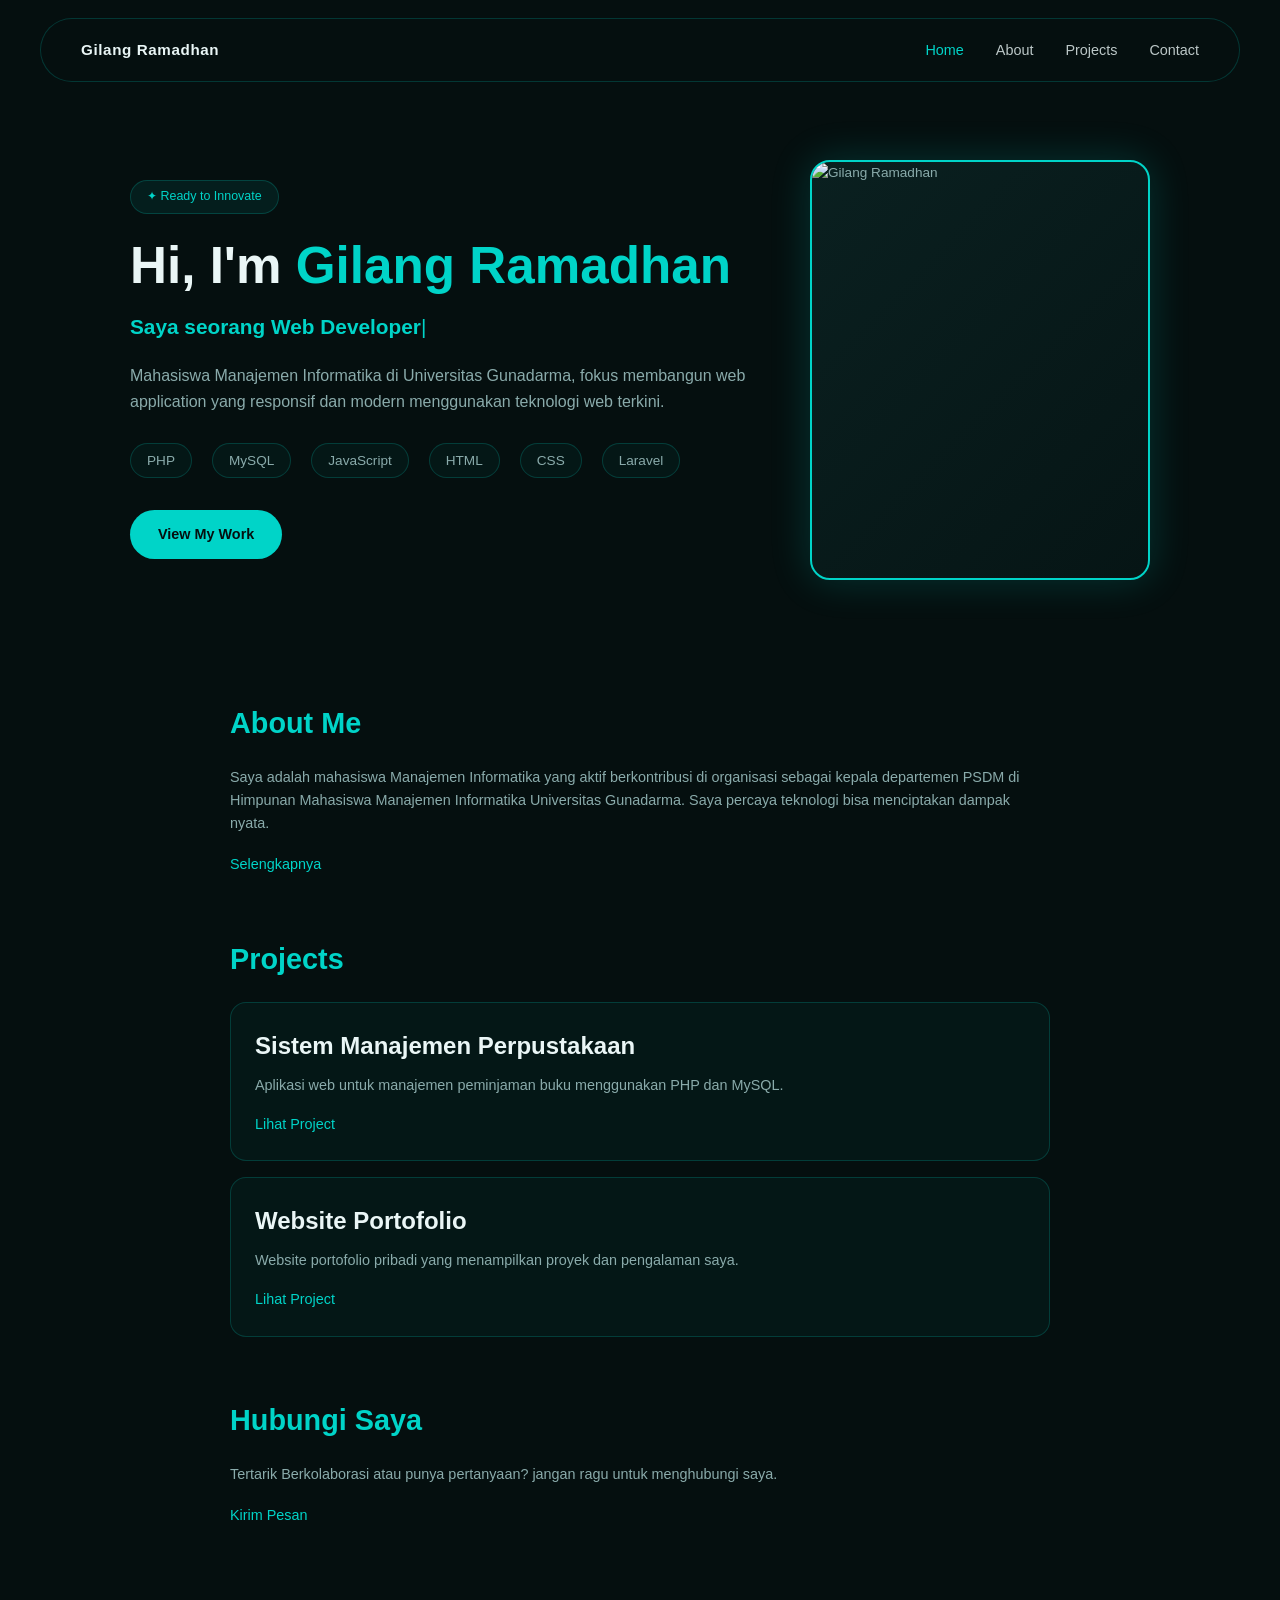
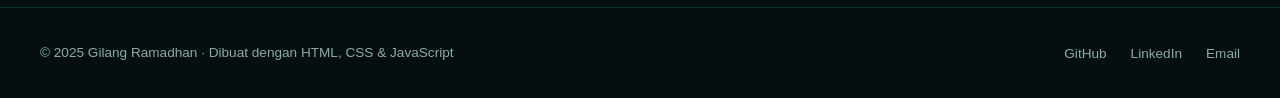
==== index.html @ e4d0b82c "Initial commit: portofolio website" ====
<!doctype html>
<html lang="id">
  <head>
    <meta charset="UTF-8" />
    <meta name="viewport" content="width=device-width, initial-scale=1.0" />
    <title>Portofolio - Gilang Ramadhan</title>
    <link rel="stylesheet" href="css/style.css" />
  </head>

  <body>
    <!-- SCROLL PROGRESS BAR -->
    <div id="scrollProgress"></div>
    <!--NAVBAR -->
    <nav>
      <p>Gilang Ramadhan</p>
      <ul>
        <li><a href="index.html">Home</a></li>
        <li><a href="about.html">About</a></li>
        <li><a href="projects.html">Projects</a></li>
        <li><a href="contact.html">Contact</a></li>
      </ul>
    </nav>

    <!-- HERO -->
    <!-- HERO -->
    <header>
      <div class="hero-inner">
        <!-- Kolom Kiri: teks + skills + tombol -->
        <div class="hero-text">
          <div class="badge">✦ Ready to Innovate</div>
          <h1>Hi, I'm <span>Gilang Ramadhan</span></h1>
          <!-- ✓ Seharusnya — dengan typing-text dan cursor -->
          <p class="tagline">
            Saya seorang <span class="typing-text"></span
            ><span class="cursor">|</span>
          </p>
          <p class="bio">
            Mahasiswa Manajemen Informatika di Universitas Gunadarma, fokus
            membangun web application yang responsif dan modern menggunakan
            teknologi web terkini.
          </p>
          <div class="skills-list">
            <span>PHP</span>
            <span>MySQL</span>
            <span>JavaScript</span>
            <span>HTML</span>
            <span>CSS</span>
            <span>Laravel</span>
          </div>
          <a href="projects.html" class="btn-primary">View My Work</a>
        </div>
        <!-- /hero-text -->

        <!-- Kolom Kanan: gambar -->
        <div class="hero-image">
          <div class="image-frame">
            <img src="assets/images/hero.jpeg" alt="Gilang Ramadhan" />
          </div>
        </div>
        <!-- /hero-image -->
      </div>
      <!-- /hero-inner -->
    </header>

    <!-- MAIN CONTENT -->
    <main>
      <section id="about-preview" class="fade-up">
        <h2>About Me</h2>
        <p>
          Saya adalah mahasiswa Manajemen Informatika yang aktif berkontribusi
          di organisasi sebagai kepala departemen PSDM di Himpunan Mahasiswa
          Manajemen Informatika Universitas Gunadarma. Saya percaya teknologi
          bisa menciptakan dampak nyata.
        </p>
        <a href="about.html">Selengkapnya</a>
      </section>

      <!-- Projects preview -->
      <section id="projects-preview" class="fade-up">
        <h2>Projects</h2>

        <article class="project-card" class="fade-up">
          <h3>Sistem Manajemen Perpustakaan</h3>
          <p>
            Aplikasi web untuk manajemen peminjaman buku menggunakan PHP dan
            MySQL.
          </p>
          <a href="#">Lihat Project</a>
        </article>

        <article class="project-card" class="fade-up">
          <h3>Website Portofolio</h3>
          <p>
            Website portofolio pribadi yang menampilkan proyek dan pengalaman
            saya.
          </p>
          <a href="#">Lihat Project</a>
        </article>
      </section>

      <!-- CONTACT SINGKAT-->
      <section id="contact-preview" class="fade-up">
        <h2>Hubungi Saya</h2>
        <p>
          Tertarik Berkolaborasi atau punya pertanyaan? jangan ragu untuk
          menghubungi saya.
        </p>
        <a href="contact.html">Kirim Pesan</a>
      </section>
    </main>
    <!-- FOOTER -->
    <footer>
      <p>© 2025 Gilang Ramadhan · Dibuat dengan HTML, CSS & JavaScript</p>
      <ul>
        <li><a href="#">GitHub</a></li>
        <li><a href="#">LinkedIn</a></li>
        <li><a href="#">Email</a></li>
      </ul>
    </footer>
    <!-- BACK TO TOP -->
    <button id="backToTop" title="Kembali ke atas">↑</button>
    <!-- JAVASCRIPT -->
    <script src="js/main.js"></script>
  </body>
</html>
---- css/style.css ----
/* VARIABLES — Warna & font yang dipakai ulang */
:root {
  --bg: #050f0f;
  --teal: #00d4c8;
  --white: #eaf6f6;
  --gray: #8aabab;
  --border: rgba(0, 212, 200, 0.2);
  --card: rgba(0, 212, 200, 0.04);
}

/* RESET — Hapus style bawaan browser */
* {
  margin: 0;
  padding: 0;
  box-sizing: border-box;
}

/* BASE STYLE — Style dasar untuk seluruh halaman */
body {
  background-color: var(--bg);
  color: var(--white);
  font-family: "Segoe UI", sans-serif;
  line-height: 1.6;
}

/* NAVBAR */
nav {
  display: flex;
  justify-content: space-between;
  align-items: center;
  padding: 18px 40px;
  border: 1px solid var(--border);
  border-radius: 50px;
  margin: 18px 40px;
  background: rgba(5, 15, 15, 0.8);
}

nav p {
  font-weight: 700;
  font-size: 0.95rem;
  letter-spacing: 0.04em;
}

nav ul {
  display: flex;
  gap: 32px;
  list-style: none;
}

nav ul a {
  color: var(--white);
  text-decoration: none;
  font-size: 0.9rem;
  opacity: 0.8;
  transition: color 0.2s;
}

nav ul a:hover {
  color: var(--teal);
  opacity: 1;
}

/* HEADER / HERO */
header {
  max-width: 1100px;
  margin: 0 auto;
  padding: 60px 40px;
}

/* Wrapper flex: teks kiri + gambar kanan */
.hero-inner {
  display: flex;
  gap: 60px;
  align-items: center;
}

.hero-text {
  flex: 1;
}

/* Kolom kanan ukurannya tetap */
.hero-image {
  flex-shrink: 0;
  width: 340px;
}

/* Frame gambar dengan border teal */
.image-frame {
  width: 100%;
  height: 420px;
  border-radius: 20px;
  border: 2px solid var(--teal);
  overflow: hidden;
  box-shadow: 0 0 40px rgba(0, 212, 200, 0.2);

  /* Placeholder warna jika belum ada foto */
  background: linear-gradient(135deg, #0a2020, #061515);
  display: flex;
  align-items: center;
  justify-content: center;
  color: var(--gray);
  font-size: 0.85rem;
}

.image-frame img {
  width: 100%;
  height: 100%;
  object-fit: cover;
  display: block;
}

.badge {
  display: inline-block;
  padding: 6px 16px;
  border: 1px solid var(--border);
  border-radius: 50px;
  font-size: 0.78rem;
  color: var(--teal);
  margin-bottom: 24px;
  background: rgba(0, 212, 200, 0.08);
}

header h1 {
  font-size: 3.2rem;
  font-weight: 800;
  line-height: 1.1;
  margin-bottom: 16px;
}

header h1 span {
  color: var(--teal);
}

.tagline {
  font-size: 1.3rem;
  color: var(--teal);
  font-weight: 600;
  margin-bottom: 20px;
}

.bio {
  color: var(--gray);
  font-size: 1rem;
  margin-bottom: 28px;
}

/* SKILLS BADGES */
.skills-list {
  display: flex;
  flex-wrap: wrap;
  gap: 20px;
  margin-bottom: 32px;
}

.skills-list span {
  padding: 6px 16px;
  border: 1px solid var(--border);
  border-radius: 50px;
  font-size: 0.85rem;
  color: var(--gray);
  background: var(--card);
}

/* BUTTON */
.btn-primary {
  display: inline-block;
  padding: 13px 28px;
  background: var(--teal);
  color: #050f0f;
  font-weight: 700;
  font-size: 0.9rem;
  border-radius: 50px;
  text-decoration: none;
  transition:
    transform 0.2s,
    box-shadow 0.2s;
}

.btn-primary:hover {
  transform: translateY(-2px);
  box-shadow: 0 8px 24px rgba(0, 212, 200, 0.35);
}

/* SECTION ( ABOUT, PROJECTS, CONTACT ) */
section {
  max-width: 900px;
  margin: 60px auto;
  padding: 0 40px;
}

section h2 {
  font-size: 1.8rem;
  font-weight: 700;
  color: var(--teal);
  margin-bottom: 20px;
}

section p {
  color: var(--gray);
  margin-bottom: 16px;
  font-size: 0.9rem;
}

section a {
  text-decoration: none;
  color: var(--teal);
  font-size: 0.9rem;
}

/* PROJECTS CARDS */
.project-card {
  border: 1px solid var(--border);
  border-radius: 16px;
  padding: 24px;
  margin-bottom: 16px;
  background: var(--card);
  transition:
    border-color 0.25s,
    transform 0.25s;
}

.project-card:hover {
  border-color: var(--teal);
  transform: translateY(-3px);
}

.project-card h3 {
  font-size: 1.5rem;
  font-weight: 700;
  margin-bottom: 8px;
  color: var(--white);
}

.project-card p {
  margin-bottom: 14px;
  font-size: 0.9rem;
}

/* FOOTER */
footer {
  border-top: 1px solid var(--border);
  margin-top: 80px;
  padding: 32px 40px;
  display: flex;
  justify-content: space-between;
  align-items: center;
}

footer p {
  font-size: 0.85rem;
  color: var(--gray);
}

footer ul {
  display: flex;
  gap: 24px;
  list-style: none;
}

footer ul a {
  color: var(--gray);
  text-decoration: none;
  font-size: 0.85rem;
  transition: color 0.2s;
}

footer ul a:hover {
  color: var(--teal);
}

/* RESPONSIVE TABLET */
@media (max-width: 1024px) {
  nav {
    margin: 14px 24px;
    padding: 14px 28px;
  }

  header {
    padding: 40px 24px;
  }

  .hero-inner {
    gap: 40px;
  }

  .hero-image {
    width: 280px;
  }

  .image-frame {
    height: 340px;
  }

  section {
    padding: 0 24px;
  }

  footer {
    padding: 28px 24px;
  }
}

/* RESPONSIVE MOBILE */
@media (max-width: 768px) {
  /* Navbar: brand atas, menu bawah */
  nav {
    flex-direction: column;
    gap: 16px;
    border-radius: 20px;
    margin: 12px 16px;
    padding: 18px 24px;
    text-align: center;
  }

  nav ul {
    gap: 20px;
    flex-wrap: wrap;
    justify-content: center;
  }

  header {
    padding: 40px 20px;
  }

  .hero-inner {
    flex-direction: column;
    gap: 40px;
  }

  .hero-text {
    width: 100%;
    text-align: center;
  }

  /* Skills di tengah saat mobile */
  .skills-list {
    justify-content: center;
  }

  header h1 {
    font-size: 2.2rem;
  }

  .tagline {
    font-size: 1.1rem;
  }

  /* Gambar full width saat mobile */
  .hero-image {
    width: 100%;
    max-width: 360px;
    margin: 0 auto;
  }

  .image-frame {
    height: 300px;
  }

  section {
    margin: 40px auto;
    padding: 0 20px;
  }

  .project-card {
    padding: 20px;
  }

  footer {
    flex-direction: column;
    gap: 16px;
    text-align: center;
    padding: 24px 20px;
  }

  footer ul {
    justify-content: center;
  }
}

/* RESPONSIVE - HP Kecil */
@media (max-width: 480px) {
  header h1 {
    font-size: 1.9rem;
  }

  .tagline {
    font-size: 1rem;
  }

  nav ul {
    gap: 14px;
  }

  nav ul a {
    font-size: 0.82rem;
  }

  .btn-primary {
    width: 100%;
    text-align: center;
    padding: 14px;
  }
}

/* =============================================
   ANIMASI FADE-UP
   ============================================= */

/* State awal: tersembunyi di bawah */
.fade-up {
  opacity: 0;
  transform: translateY(30px);
  transition:
    opacity 0.7s ease,
    transform 0.7s ease;
}

/* State setelah JS tambahkan class .visible */
.fade-up.visible {
  opacity: 1;
  transform: translateY(0);
}

/* =============================================
   TYPING EFFECT
   ============================================= */
.typing-text {
  color: var(--teal);
  font-weight: 600;
}

/* Kursor berkedip */
.cursor {
  color: var(--teal);
  font-weight: 300;
  animation: blink 0.8s infinite;
}

@keyframes blink {
  0%,
  100% {
    opacity: 1;
  }
  50% {
    opacity: 0;
  }
}

/* =============================================
   NAVBAR ACTIVE STATE
   ============================================= */
nav ul a.active {
  color: var(--teal);
  opacity: 1;
}

/* =============================================
   PAGE HEADER — Dipakai di semua halaman dalam
   ============================================= */
.page-header {
  max-width: 1100px;
  margin: 60px auto 0;
  padding: 0 40px;
}

.page-header h1 {
  font-size: 3rem;
  font-weight: 800;
  margin-top: 16px;
}

.page-header h1 span {
  color: var(--teal);
}

/* =============================================
   ABOUT — Bio 2 kolom
   ============================================= */
.about-bio {
  display: flex;
  gap: 60px;
  align-items: flex-start;
  max-width: 1100px;
  margin: 60px auto;
  padding: 0 40px;
}

.about-photo .image-frame {
  height: 340px;
  width: 280px;
}

.about-text {
  flex: 1;
}

.about-text h2 {
  font-size: 1.8rem;
  font-weight: 700;
  margin-bottom: 4px;
}

.about-role {
  font-size: 0.95rem;
  margin-bottom: 14px;
  line-height: 1.8;
}

/* info grid */
.info-grid {
  display: grid;
  grid-template-columns: 1fr 1fr;
  gap: 12px;
  margin: 24px 0 28px;
}

.info-item {
  display: flex;
  align-items: flex-start;
  gap: 10px;
  padding: 12px 14px;
  border: 1px solid var(--border);
  border-radius: 12px;
  background: var(--card);
}

.info-icon {
  font-size: 1.1rem;
  margin-top: 1px;
}

.info-key {
  font-size: 0.68rem;
  color: var(--gray);
  letter-spacing: 0.08em;
  text-transform: uppercase;
}

.info-val {
  font-size: 0.88rem;
  font-weight: 600;
  color: var(--white);
  margin-top: 2px;
}

/* =============================================
   STATS STRIP
   ============================================= */
.stats-section {
  display: grid;
  grid-template-columns: repeat(4, 1fr);
  gap: 16px;
  max-width: 1100px;
  margin: 0 auto 60px;
  padding: 0 40px;
}

.stat-card {
  border: 1px solid var(--border);
  border-radius: 16px;
  padding: 28px 20px;
  background: var(--card);
  text-align: center;
  transition:
    border-color 0.25s,
    transform 0.25s;
}

.stat-card:hover {
  border-color: var(--teal);
  transform: translateY(-3px);
}

.stat-number {
  font-size: 2.4rem;
  font-weight: 800;
  color: var(--teal);
  line-height: 1;
}

.stat-label {
  font-size: 0.78rem;
  color: var(--gray);
  margin-top: 6px;
  letter-spacing: 0.03em;
}

/* =============================================
   SKILL BARS
   ============================================= */

.skills-section {
  max-width: 1100px;
  margin: 0 auto 60px;
  padding: 0 40px;
}

.section-title {
  font-size: 1.8rem;
  font-weight: 700;
  margin-bottom: 32px;
}

.section-title span {
  color: var(--teal);
}

.skill-bars {
  display: grid;
  grid-template-columns: 1fr 1fr;
  gap: 20px;
}

.skill-row {
  display: flex;
  flex-direction: column;
  gap: 8px;
}

.skill-info {
  display: flex;
  justify-content: space-between;
}

.skill-name {
  font-size: 0.88rem;
  color: var(--white);
}

.skill-pct {
  font-size: 0.88rem;
  color: var(--teal);
}

.bar-track {
  height: 6px;
  background: rgba(0, 212, 200, 0.1);
  border-radius: 50px;
  overflow: hidden;
}

.bar-fill {
  height: 100%;
  background: linear-gradient(90deg, #00a89e, var(--teal));
  border-radius: 50px;
  width: 0;
  transition: width 1.2s ease;
}

/* =============================================
   SOFT SKILLS
   ============================================= */
.soft-skills {
  max-width: 1100px;
  margin: 0 auto 60px;
  padding: 0 40px;
}

/* =============================================
   EXPERIENCE CARDS
   ============================================= */
.experience-section {
  max-width: 1100px;
  margin: 0 auto 80px;
  padding: 0 40px;
}

.exp-card {
  display: flex;
  align-items: flex-start;
  gap: 20px;
  padding: 28px;
  border: 1px solid var(--border);
  border-radius: 16px;
  background: var(--card);
  margin-bottom: 16px;
  border-left: 3px solid var(--teal);
  transition:
    border-color 0.25s,
    transform 0.25s;
}

.exp-card:hover {
  transform: translateY(-2px);
}

.exp-icon {
  font-size: 1.6rem;
  flex-shrink: 0;
  margin-top: 2px;
}

.exp-body {
  flex: 1;
}

.exp-body h3 {
  font-size: 1rem;
  font-weight: 700;
  margin-bottom: 4px;
}

.exp-org {
  font-size: 0.75rem;
  color: var(--teal);
  letter-spacing: 0.04em;
  margin-bottom: 10px !important;
}

.exp-body p {
  font-size: 0.88rem;
  color: var(--gray);
  line-height: 1.7;
}

.exp-badge {
  flex-shrink: 0;
  font-size: 0.72rem;
  color: var(--gray);
  border: 1px solid var(--border);
  border-radius: 50px;
  padding: 4px 12px;
  white-space: nowrap;
  align-self: flex-start;
}

/* =============================================
   RESPONSIVE — About Page
   ============================================= */

@media (max-width: 768px) {
  .page-header {
    padding: 0 20px;
    margin-top: 40px;
  }

  .page-header h1 {
    font-size: 2.2rem;
  }

  .about-bio {
    flex-direction: column;
    padding: 0 20px;
    gap: 32px;
  }

  .about-photo {
    width: 100%;
    max-width: 260px;
    margin: 0 auto;
  }

  .info-grid {
    grid-template-columns: 1fr;
  }

  .stats-section {
    grid-template-columns: 1fr 1fr;
    padding: 0 20px;
  }

  .skill-bars {
    grid-template-columns: 1fr;
  }

  .skills-section,
  .soft-skills,
  .experience-section {
    padding: 0 20px;
  }

  .exp-badge {
    display: none;
  }
}

/* =============================================
   PAGE SUBTITLE
   ============================================= */
.page-subtitle {
  color: var(--gray);
  font-size: 1rem;
  margin-top: 12px;
  max-width: 500px;
}

/* =============================================
   FILTER BUTTONS
   ============================================= */
.filter-wrap {
  display: flex;
  gap: 10px;
  flex-wrap: wrap;
  max-width: 1100px;
  margin: 32px auto 0;
  padding: 0 40px;
}

.filter-btn {
  padding: 8px 20px;
  border: 1px solid var(--border);
  border-radius: 50px;
  background: transparent;
  color: var(--gray);
  font-size: 0.85rem;
  cursor: pointer;
  transition: all 0.2s;
  font-family: "Segoe UI", sans-serif;
}

.filter-btn:hover {
  border-color: var(--teal);
  color: var(--teal);
}

.filter-btn.active {
  background: var(--teal);
  border-color: var(--teal);
  color: #050f0f;
  font-weight: 700;
}

/* =============================================
   PROJECTS GRID
   ============================================= */
.projects-grid {
  display: grid;
  grid-template-columns: repeat(2, 1fr);
  gap: 24px;
  max-width: 1100px;
  margin: 32px auto 80px;
  padding: 0 40px;
}

/* Project card full */
.project-card-full {
  border: 1px solid var(--border);
  border-radius: 20px;
  overflow: hidden;
  background: var(--card);
  transition:
    border-color 0.25s,
    transform 0.25s;
}

.project-card-full:hover {
  border-color: var(--teal);
  transform: translateY(-4px);
}

/* Gambar project */
.project-img {
  width: 100%;
  height: 200px;
  background: linear-gradient(135deg, #0a2020, #061515);
  position: relative;
  overflow: hidden;
  display: flex;
  align-items: center;
  justify-content: center;
}

.project-img img {
  width: 100%;
  height: 100%;
  object-fit: cover;
  display: block;
  position: absolute;
  top: 0;
  left: 0;
}

/* Placeholder emoji jika belum ada gambar */
.project-img-placeholder {
  font-size: 3rem;
  opacity: 0.4;
  z-index: 0;
}

/* Konten card */
.project-content {
  padding: 24px;
}

/* Tags teknologi */
.project-tags {
  display: flex;
  flex-wrap: wrap;
  gap: 8px;
  margin-bottom: 14px;
}

.tag {
  font-size: 0.75rem;
  padding: 3px 10px;
  border-radius: 50px;
  border: 1px solid var(--border);
  color: var(--teal);
  background: rgba(0, 212, 200, 0.06);
}

.project-content h3 {
  font-size: 1.1rem;
  font-weight: 700;
  color: var(--white);
  margin-bottom: 10px;
}

.project-content p {
  font-size: 0.88rem;
  color: var(--gray);
  line-height: 1.7;
  margin-bottom: 20px;
}

/* Tombol project */
.project-links {
  display: flex;
  gap: 10px;
}

.btn-outline {
  display: inline-flex;
  align-items: center;
  gap: 6px;
  padding: 8px 16px;
  border: 1px solid var(--border);
  border-radius: 50px;
  color: var(--white);
  text-decoration: none;
  font-size: 0.82rem;
  transition:
    border-color 0.2s,
    color 0.2s;
}

.btn-outline:hover {
  border-color: var(--teal);
  color: var(--teal);
}

.btn-primary-sm {
  display: inline-flex;
  align-items: center;
  gap: 6px;
  padding: 8px 16px;
  background: var(--teal);
  border-radius: 50px;
  color: #050f0f;
  text-decoration: none;
  font-size: 0.82rem;
  font-weight: 700;
  transition:
    transform 0.2s,
    box-shadow 0.2s;
}

.btn-primary-sm:hover {
  transform: translateY(-2px);
  box-shadow: 0 6px 16px rgba(0, 212, 200, 0.3);
}

/* Card tersembunyi saat filter aktif */
.project-card-full.hidden {
  display: none;
}

/* =============================================
   RESPONSIVE — Projects
   ============================================= */
@media (max-width: 768px) {
  .projects-grid {
    grid-template-columns: 1fr;
    padding: 0 20px;
  }

  .filter-wrap {
    padding: 0 20px;
  }
}

/* =============================================
   CONTACT PAGE
   ============================================= */
.contact-wrap {
  display: grid;
  grid-template-columns: 1fr 1.4fr;
  gap: 60px;
  max-width: 1100px;
  margin: 60px auto 80px;
  padding: 0 40px;
  align-items: start;
}

/* Kolom kiri */
.contact-info h2 {
  font-size: 1.5rem;
  font-weight: 700;
  margin-bottom: 12px;
}

.contact-info > p {
  color: var(--gray);
  font-size: 0.95rem;
  line-height: 1.8;
  margin-bottom: 32px;
}

/* Info cards */
.contact-cards {
  display: flex;
  flex-direction: column;
  gap: 14px;
  margin-bottom: 32px;
}

.contact-card {
  display: flex;
  align-items: center;
  gap: 16px;
  padding: 16px 20px;
  border: 1px solid var(--border);
  border-radius: 14px;
  background: var(--card);
  transition: border-color 0.2s;
}

.contact-card:hover {
  border-color: var(--teal);
}

.contact-icon {
  font-size: 1.4rem;
  flex-shrink: 0;
}

.contact-label {
  font-size: 0.7rem;
  color: var(--gray);
  text-transform: uppercase;
  letter-spacing: 0.08em;
  margin-bottom: 2px;
}

.contact-value {
  font-size: 0.9rem;
  font-weight: 600;
  color: var(--white);
  text-decoration: none;
}

.contact-value:hover {
  color: var(--teal);
}

/* Social links */
.social-links {
  display: flex;
  gap: 10px;
  flex-wrap: wrap;
}

.social-btn {
  display: inline-flex;
  align-items: center;
  gap: 8px;
  padding: 9px 18px;
  border: 1px solid var(--border);
  border-radius: 50px;
  color: var(--gray);
  text-decoration: none;
  font-size: 0.85rem;
  transition: all 0.2s;
  background: var(--card);
}

.social-btn:hover {
  border-color: var(--teal);
  color: var(--teal);
}

/* =============================================
   CONTACT FORM
   ============================================= */
.contact-form-wrap {
  background: var(--card);
  border: 1px solid var(--border);
  border-radius: 20px;
  padding: 36px;
}

.form-group {
  display: flex;
  flex-direction: column;
  gap: 8px;
  margin-bottom: 20px;
}

.form-group label {
  font-size: 0.85rem;
  font-weight: 600;
  color: var(--white);
}

.form-group input,
.form-group textarea {
  background: rgba(0, 212, 200, 0.04);
  border: 1px solid var(--border);
  border-radius: 10px;
  padding: 12px 16px;
  color: var(--white);
  font-size: 0.9rem;
  font-family: "Segoe UI", sans-serif;
  transition: border-color 0.2s;
  resize: vertical;
  outline: none;
}

.form-group input:focus,
.form-group textarea:focus {
  border-color: var(--teal);
}

.form-group input::placeholder,
.form-group textarea::placeholder {
  color: var(--gray);
  opacity: 0.6;
}

/* Tombol submit */
.btn-submit {
  width: 100%;
  padding: 14px;
  background: var(--teal);
  color: #050f0f;
  font-weight: 700;
  font-size: 0.95rem;
  border: none;
  border-radius: 50px;
  cursor: pointer;
  font-family: "Segoe UI", sans-serif;
  transition:
    transform 0.2s,
    box-shadow 0.2s;
}

.btn-submit:hover {
  transform: translateY(-2px);
  box-shadow: 0 8px 24px rgba(0, 212, 200, 0.35);
}

.btn-submit:disabled {
  opacity: 0.6;
  cursor: not-allowed;
  transform: none;
}

/* Status pesan sukses/gagal */
.form-status {
  margin-top: 14px;
  padding: 12px 16px;
  border-radius: 10px;
  font-size: 0.88rem;
  text-align: center;
  display: none;
}

.form-status.success {
  display: block;
  background: rgba(0, 212, 200, 0.1);
  border: 1px solid var(--teal);
  color: var(--teal);
}

.form-status.error {
  display: block;
  background: rgba(255, 80, 80, 0.1);
  border: 1px solid #ff5050;
  color: #ff5050;
}

/* =============================================
   RESPONSIVE — Contact
   ============================================= */
@media (max-width: 768px) {
  .contact-wrap {
    grid-template-columns: 1fr;
    padding: 0 20px;
    gap: 32px;
  }

  .contact-form-wrap {
    padding: 24px 20px;
  }
}

/* =============================================
   SCROLL PROGRESS BAR
   ============================================= */
#scrollProgress {
  position: fixed;
  top: 0;
  left: 0;
  height: 3px;
  width: 0%;
  background: linear-gradient(90deg, #00a89e, var(--teal));
  z-index: 9999;
  transition: width 0.1s ease;
}

/* =============================================
   NAVBAR SCROLLED STATE
   ============================================= */
nav.scrolled {
  background: rgba(5, 15, 15, 0.95);
  box-shadow: 0 4px 24px rgba(0, 0, 0, 0.4);
  border-color: rgba(0, 212, 200, 0.35);
}

/* =============================================
   BACK TO TOP BUTTON
   ============================================= */
#backToTop {
  position: fixed;
  bottom: 32px;
  right: 32px;
  width: 44px;
  height: 44px;
  background: var(--teal);
  color: #050f0f;
  border: none;
  border-radius: 50%;
  font-size: 1.1rem;
  font-weight: 700;
  cursor: pointer;
  opacity: 0;
  visibility: hidden;
  transform: translateY(12px);
  transition:
    opacity 0.3s,
    transform 0.3s,
    visibility 0.3s;
  box-shadow: 0 4px 16px rgba(0, 212, 200, 0.35);
  z-index: 999;
}

#backToTop.visible {
  opacity: 1;
  visibility: visible;
  transform: translateY(0);
}

#backToTop:hover {
  transform: translateY(-3px);
  box-shadow: 0 8px 24px rgba(0, 212, 200, 0.5);
}

@media (max-width: 768px) {
  #backToTop {
    bottom: 20px;
    right: 20px;
    width: 40px;
    height: 40px;
    font-size: 1rem;
  }
}
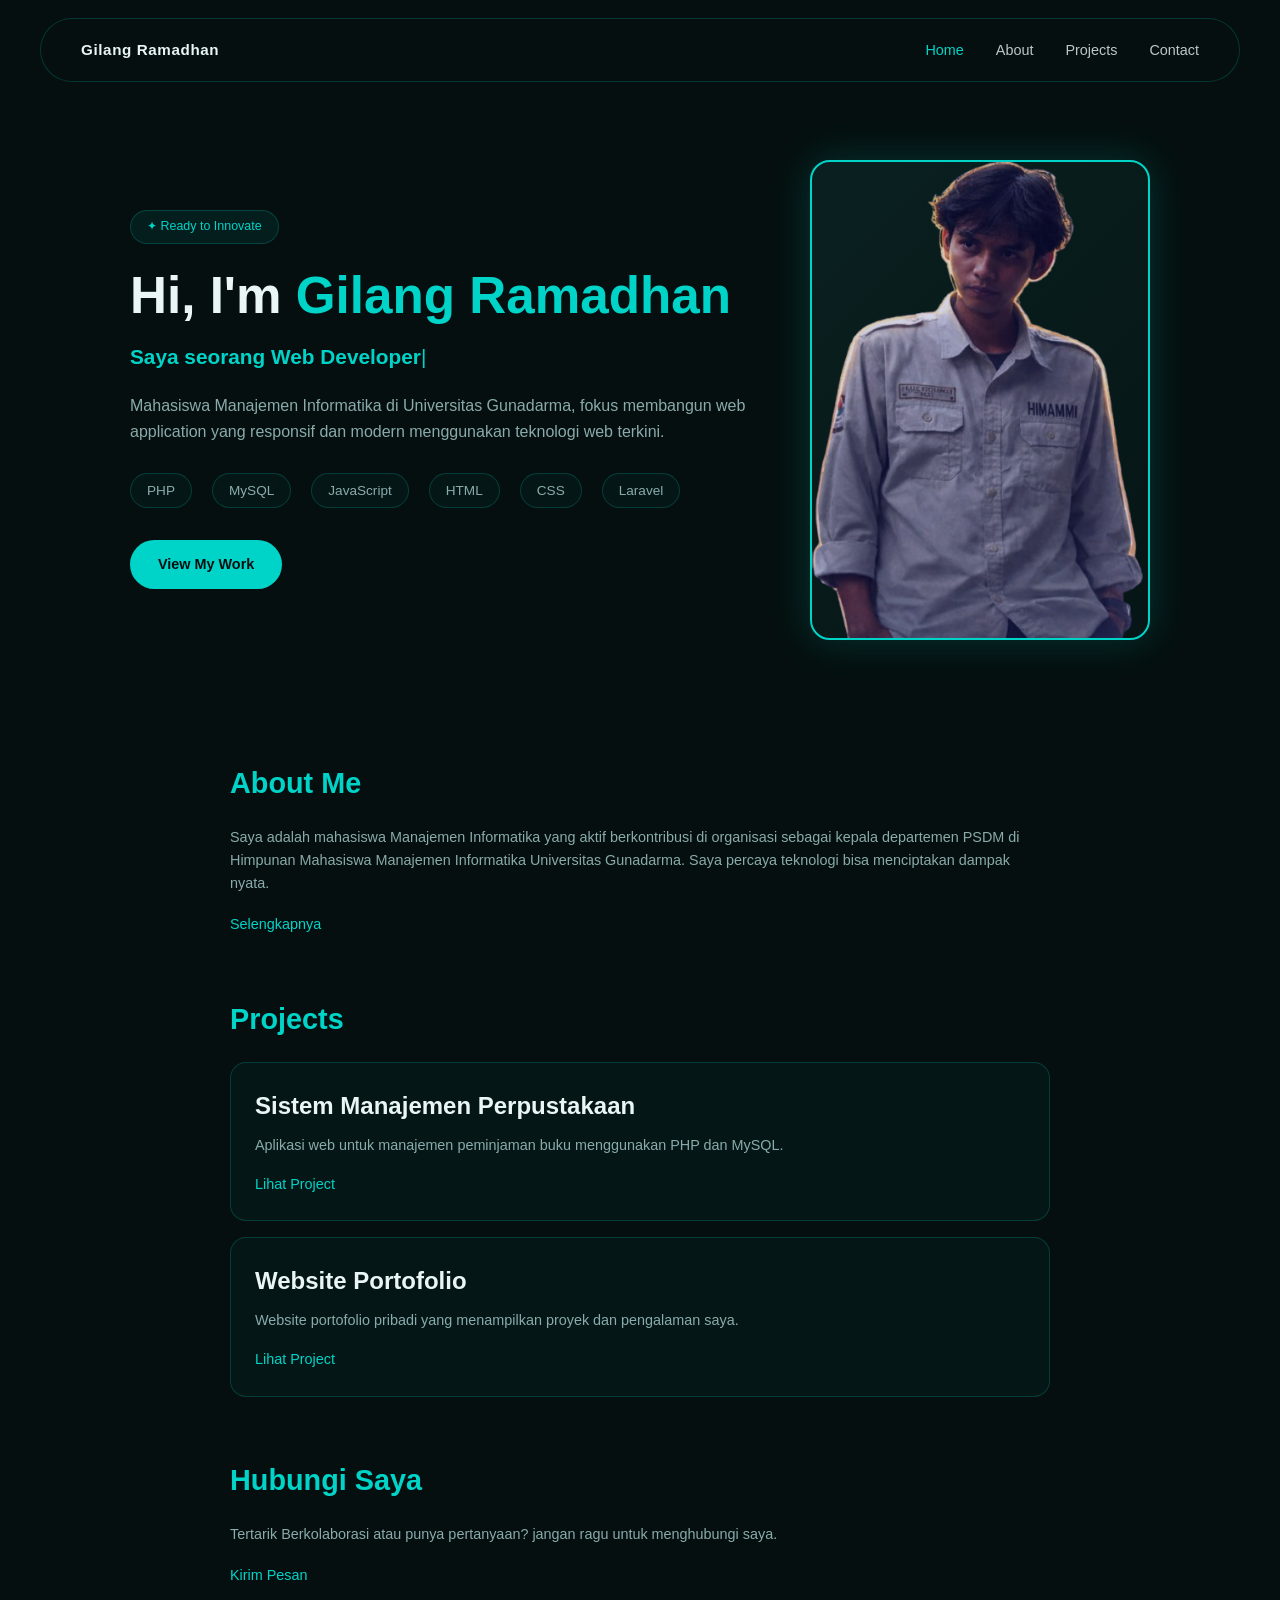
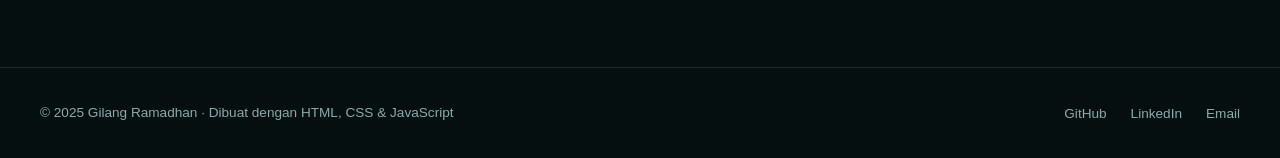
==== commit c236d4e0: "Fix: foto dan typing effect" ====
--- a/index.html
+++ b/index.html
@@ -54,7 +54,7 @@
         <!-- Kolom Kanan: gambar -->
         <div class="hero-image">
           <div class="image-frame">
-            <img src="assets/images/hero.jpeg" alt="Gilang Ramadhan" />
+            <img src="assets/images/gilangkecee.png" alt="Gilang Ramadhan" />
           </div>
         </div>
         <!-- /hero-image -->
--- a/css/style.css
+++ b/css/style.css
@@ -87,9 +87,10 @@
 /* Frame gambar dengan border teal */
 .image-frame {
   width: 100%;
-  height: 420px;
+  height: 480px;
   border-radius: 20px;
   border: 2px solid var(--teal);
+  object-position: top center;
   overflow: hidden;
   box-shadow: 0 0 40px rgba(0, 212, 200, 0.2);
 
@@ -486,7 +487,7 @@
 }
 
 .about-photo .image-frame {
-  height: 340px;
+  height: 400px;
   width: 280px;
 }
 
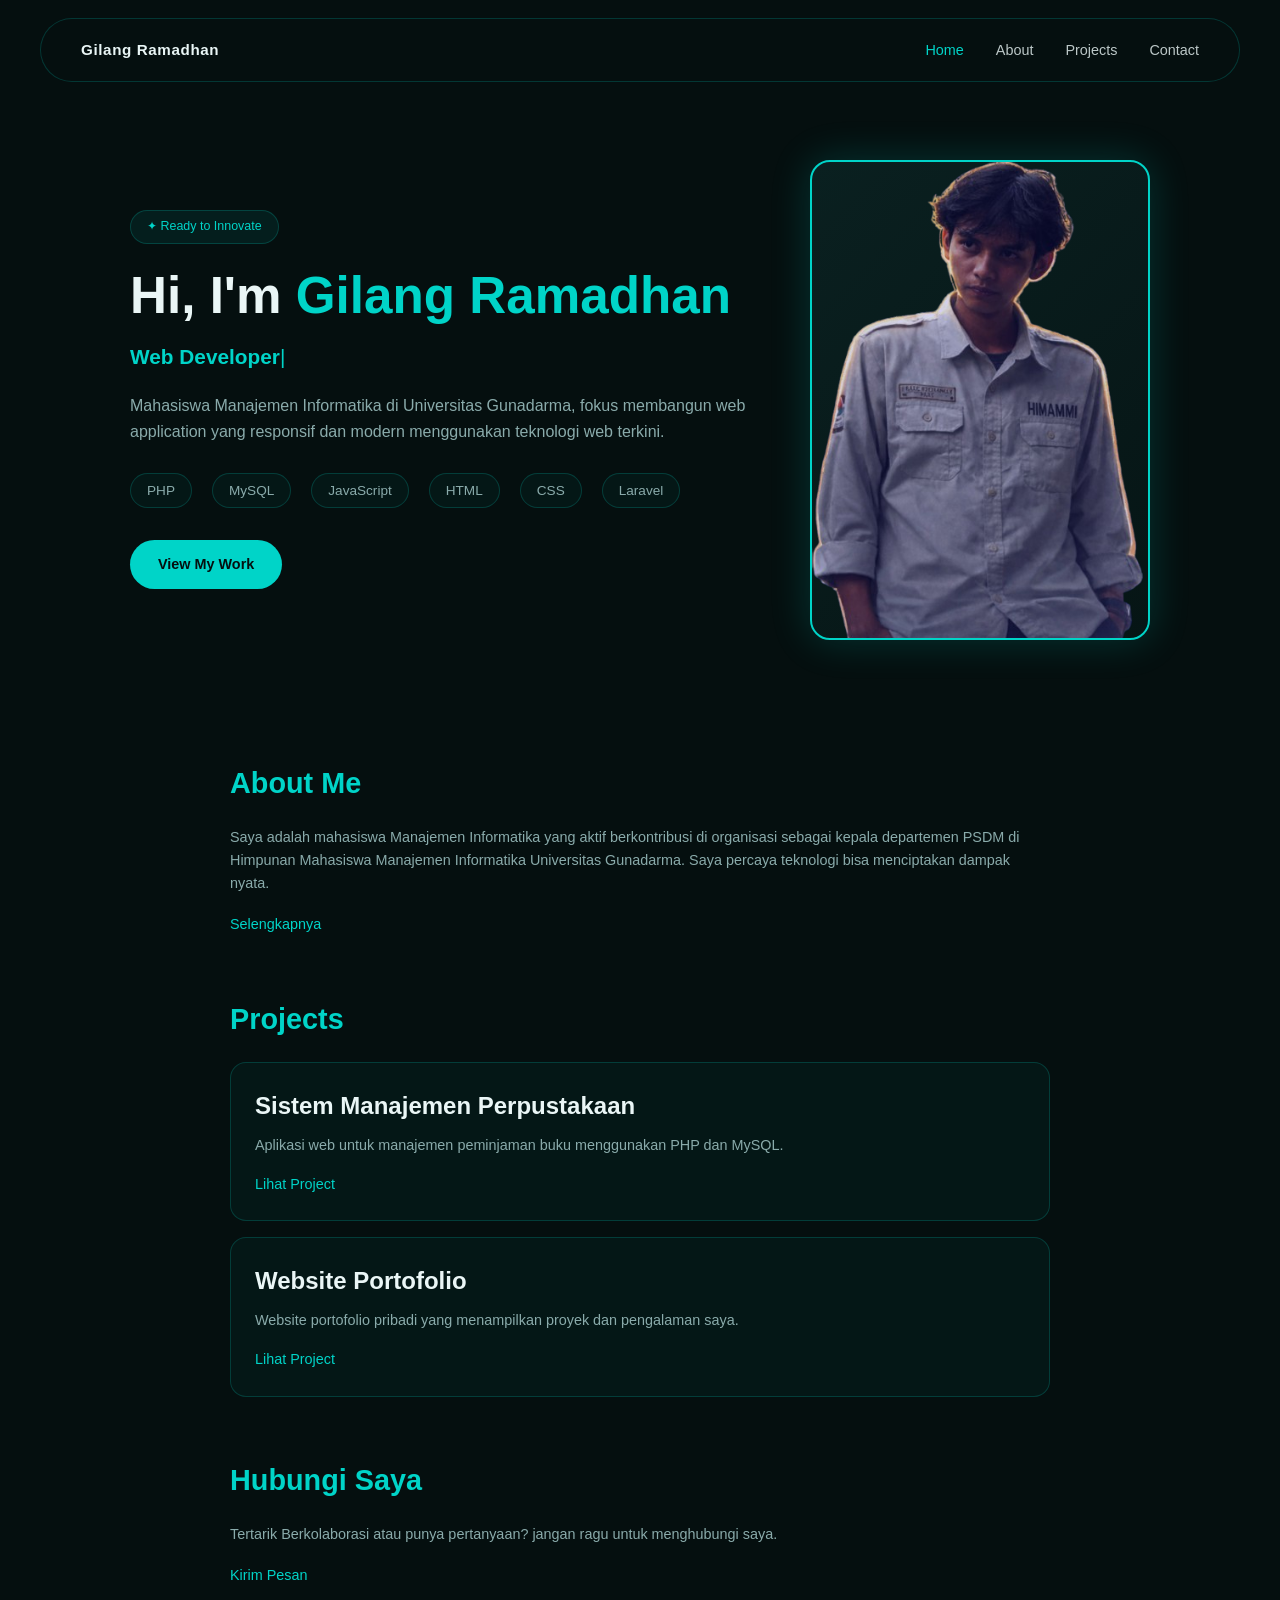
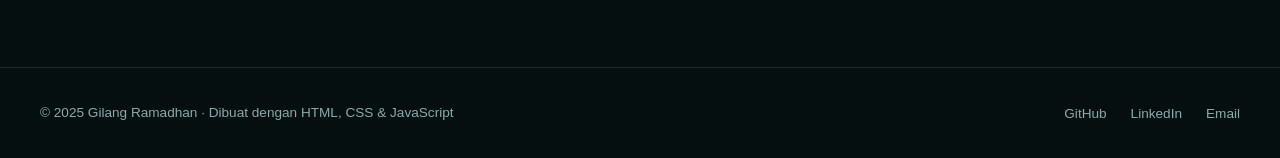
==== commit 1f54d5ee: "Fix: foto project" ====
--- a/index.html
+++ b/index.html
@@ -22,7 +22,6 @@
     </nav>
 
     <!-- HERO -->
-    <!-- HERO -->
     <header>
       <div class="hero-inner">
         <!-- Kolom Kiri: teks + skills + tombol -->
@@ -31,8 +30,7 @@
           <h1>Hi, I'm <span>Gilang Ramadhan</span></h1>
           <!-- ✓ Seharusnya — dengan typing-text dan cursor -->
           <p class="tagline">
-            Saya seorang <span class="typing-text"></span
-            ><span class="cursor">|</span>
+            <span class="typing-text"></span><span class="cursor">|</span>
           </p>
           <p class="bio">
             Mahasiswa Manajemen Informatika di Universitas Gunadarma, fokus
@@ -85,7 +83,7 @@
             Aplikasi web untuk manajemen peminjaman buku menggunakan PHP dan
             MySQL.
           </p>
-          <a href="#">Lihat Project</a>
+          <a href="projects.html">Lihat Project</a>
         </article>
 
         <article class="project-card" class="fade-up">
@@ -94,7 +92,7 @@
             Website portofolio pribadi yang menampilkan proyek dan pengalaman
             saya.
           </p>
-          <a href="#">Lihat Project</a>
+          <a href="projects.html">Lihat Project</a>
         </article>
       </section>
 
@@ -112,9 +110,13 @@
     <footer>
       <p>© 2025 Gilang Ramadhan · Dibuat dengan HTML, CSS & JavaScript</p>
       <ul>
-        <li><a href="#">GitHub</a></li>
-        <li><a href="#">LinkedIn</a></li>
-        <li><a href="#">Email</a></li>
+        <li><a href="https://github.com/Algilang">GitHub</a></li>
+        <li>
+          <a href="https://www.linkedin.com/in/gilang-ramadhan-b492793b6/"
+            >LinkedIn</a
+          >
+        </li>
+        <li><a href="gilangramadhan14july@gmail.com">Email</a></li>
       </ul>
     </footer>
     <!-- BACK TO TOP -->
--- a/css/style.css
+++ b/css/style.css
@@ -354,7 +354,7 @@
   }
 
   .image-frame {
-    height: 300px;
+    height: 500px;
   }
 
   section {
@@ -1223,7 +1223,7 @@
    ============================================= */
 #backToTop {
   position: fixed;
-  bottom: 32px;
+  bottom: 100px;
   right: 32px;
   width: 44px;
   height: 44px;
@@ -1258,7 +1258,7 @@
 
 @media (max-width: 768px) {
   #backToTop {
-    bottom: 20px;
+    bottom: 100px;
     right: 20px;
     width: 40px;
     height: 40px;
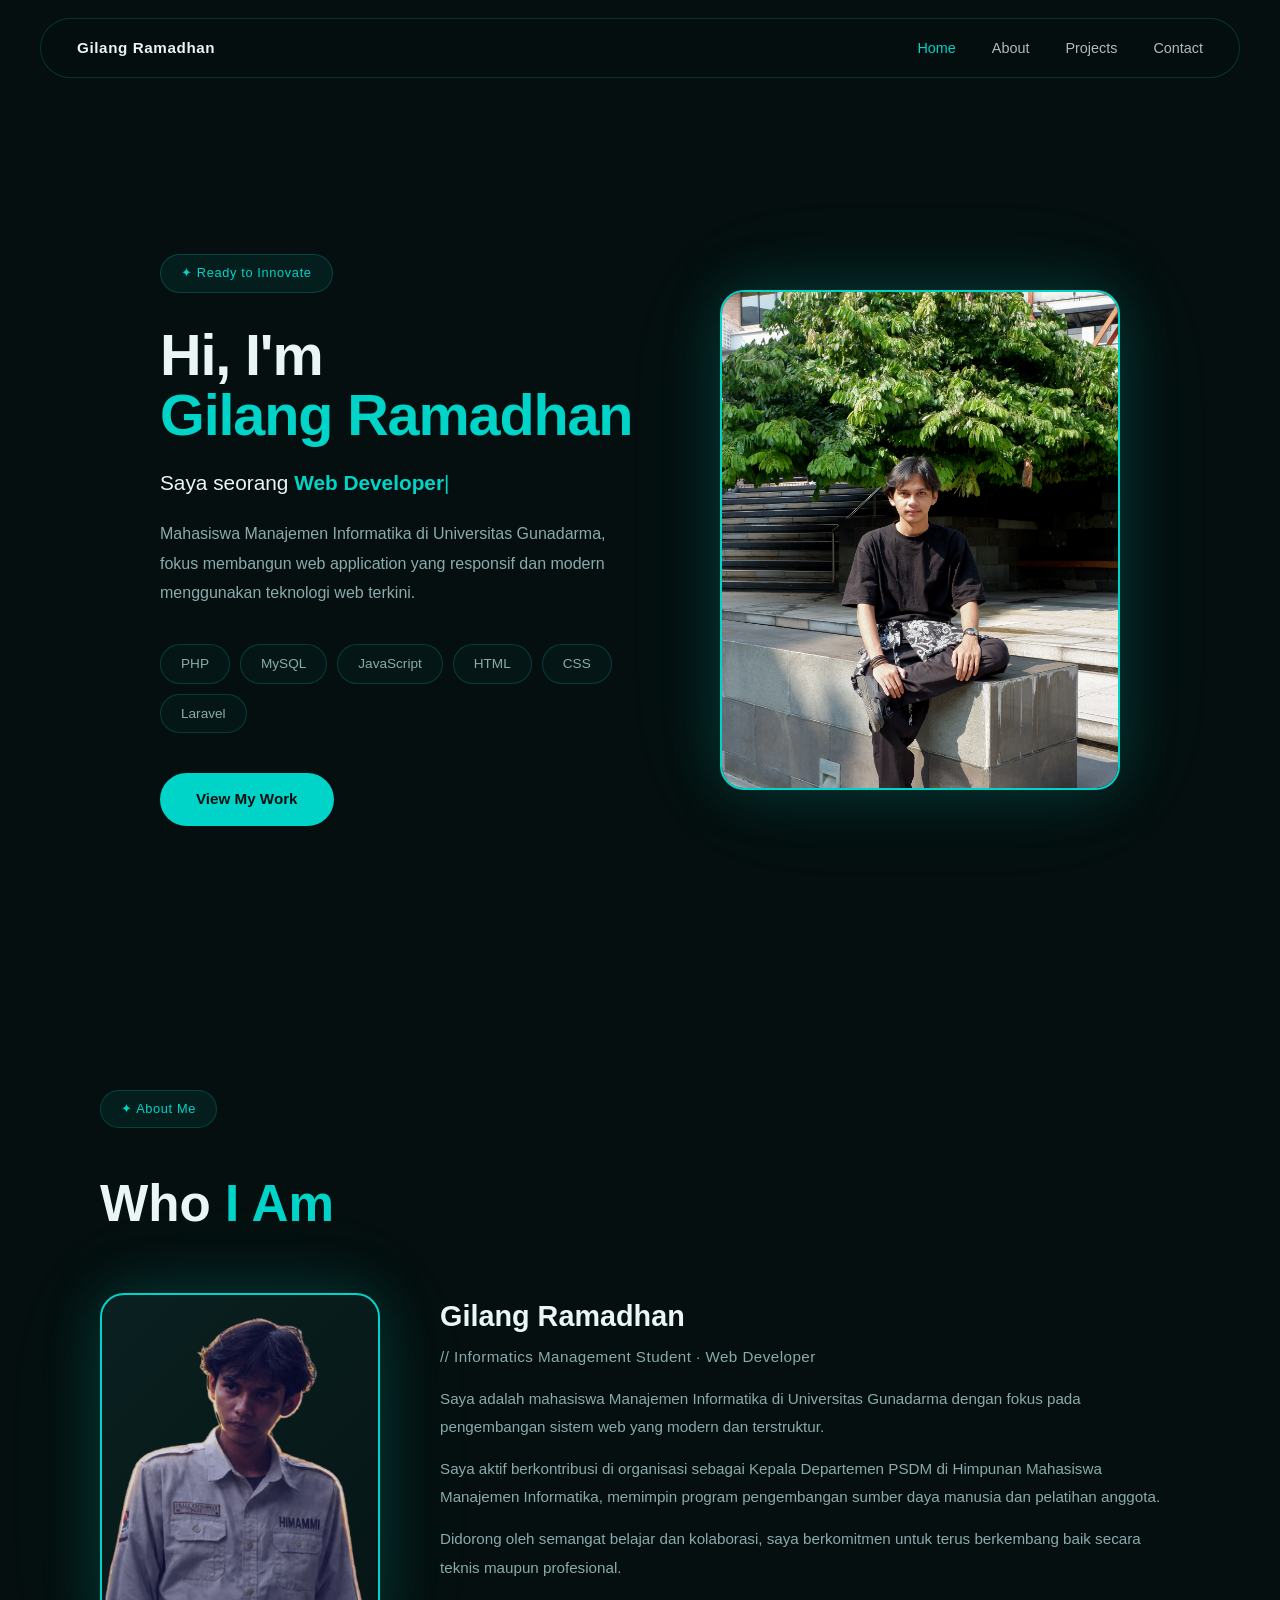
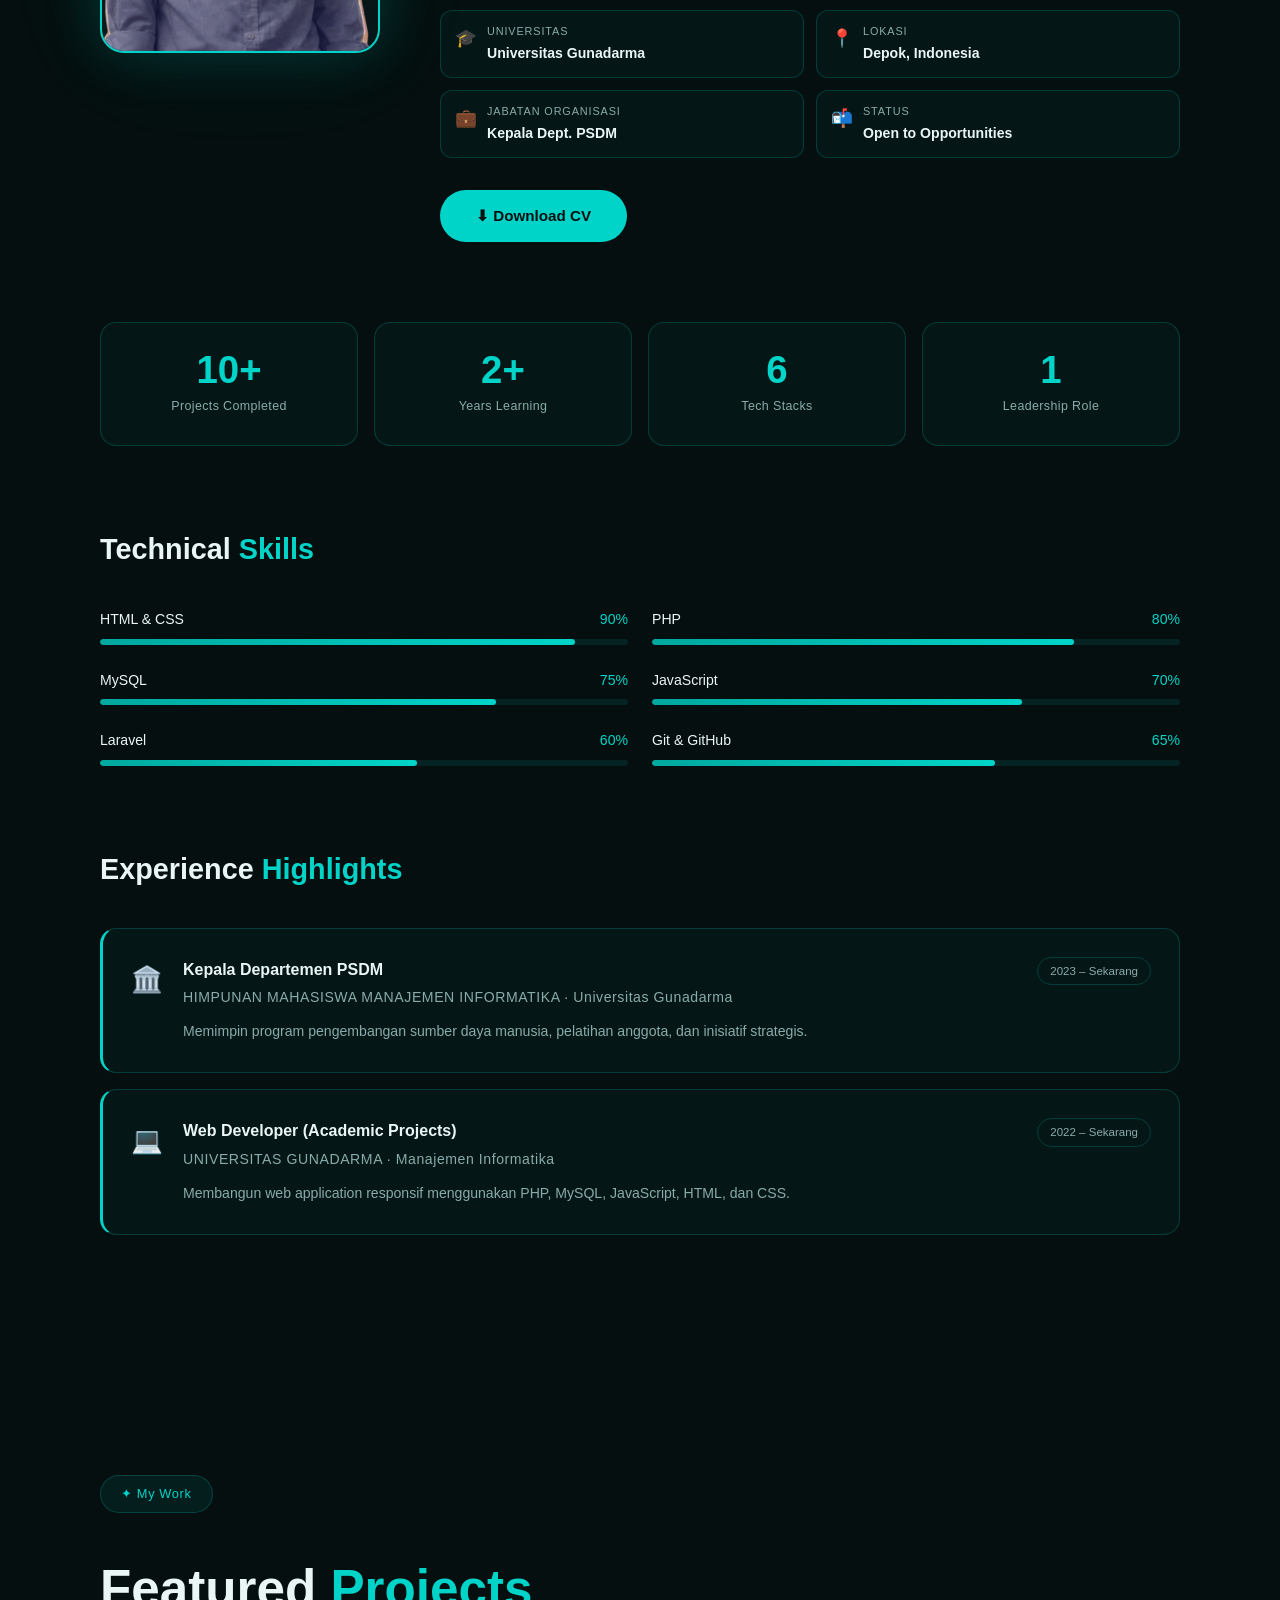
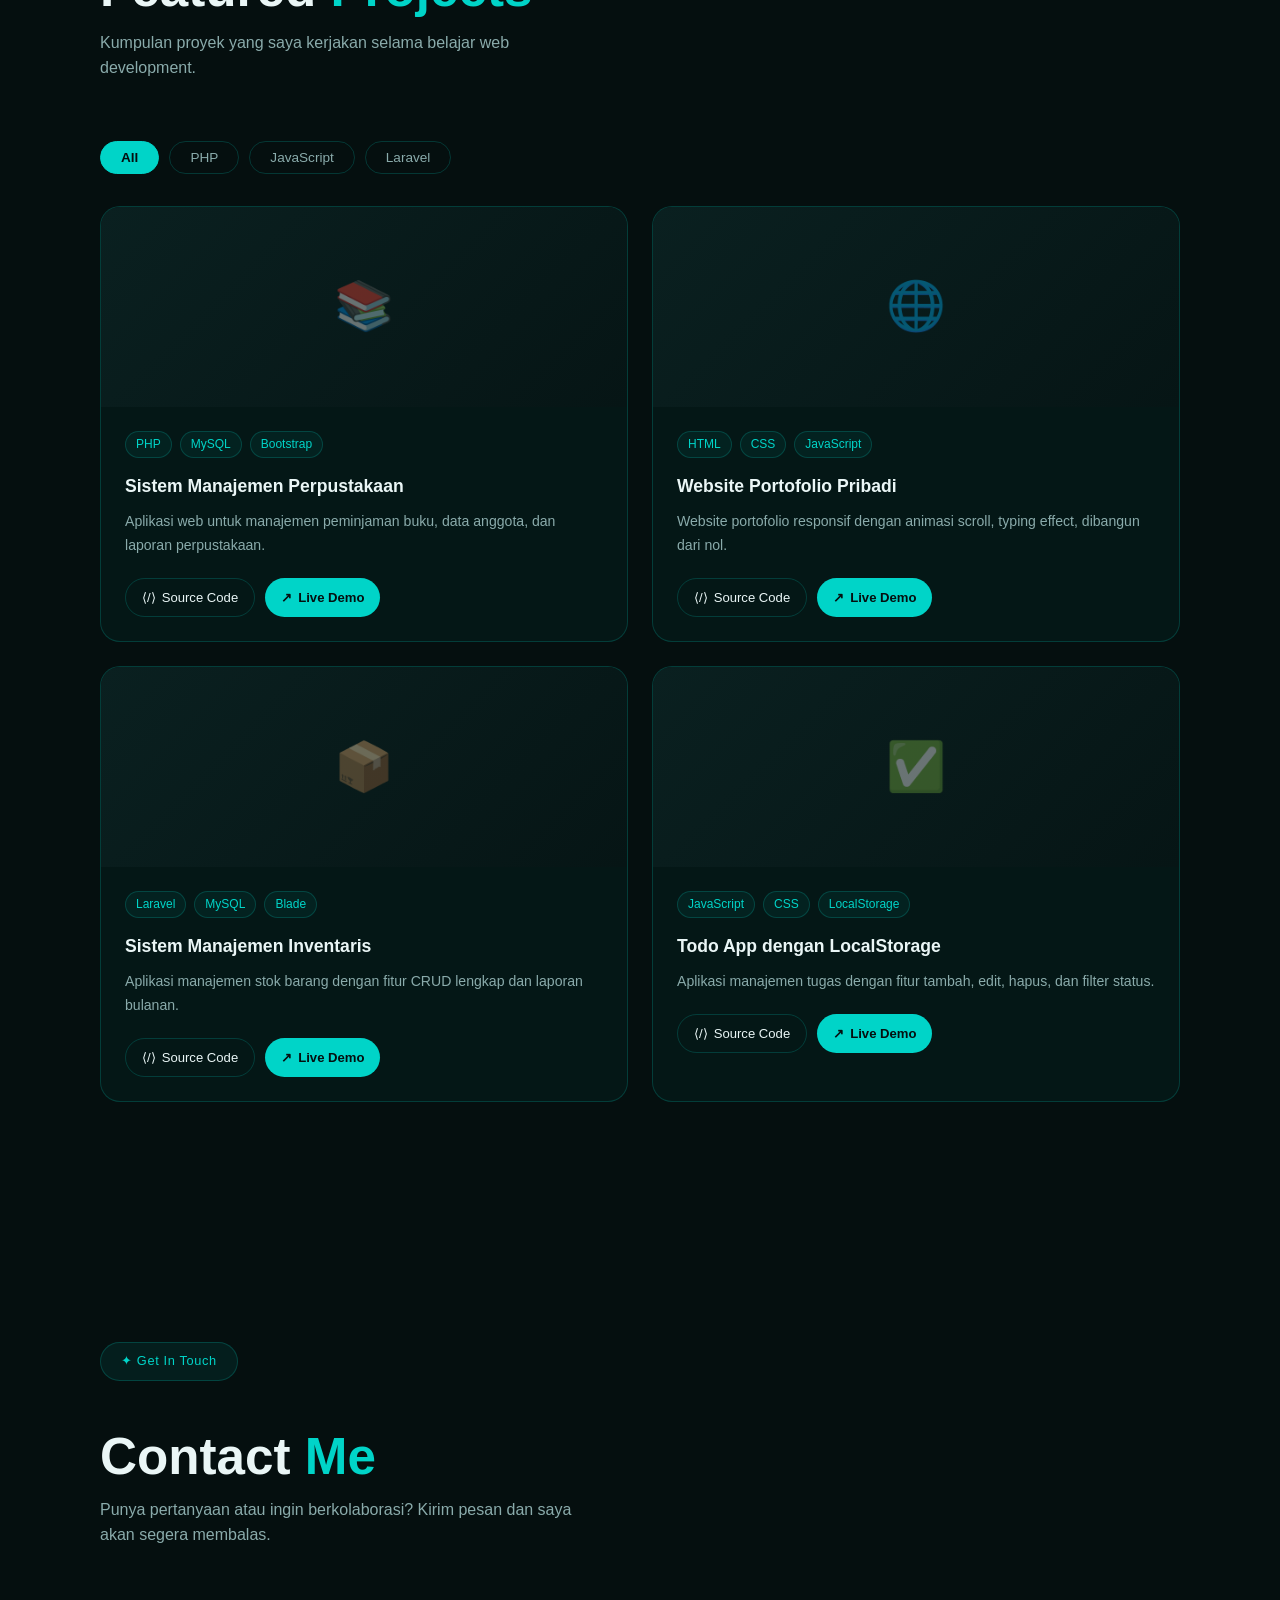
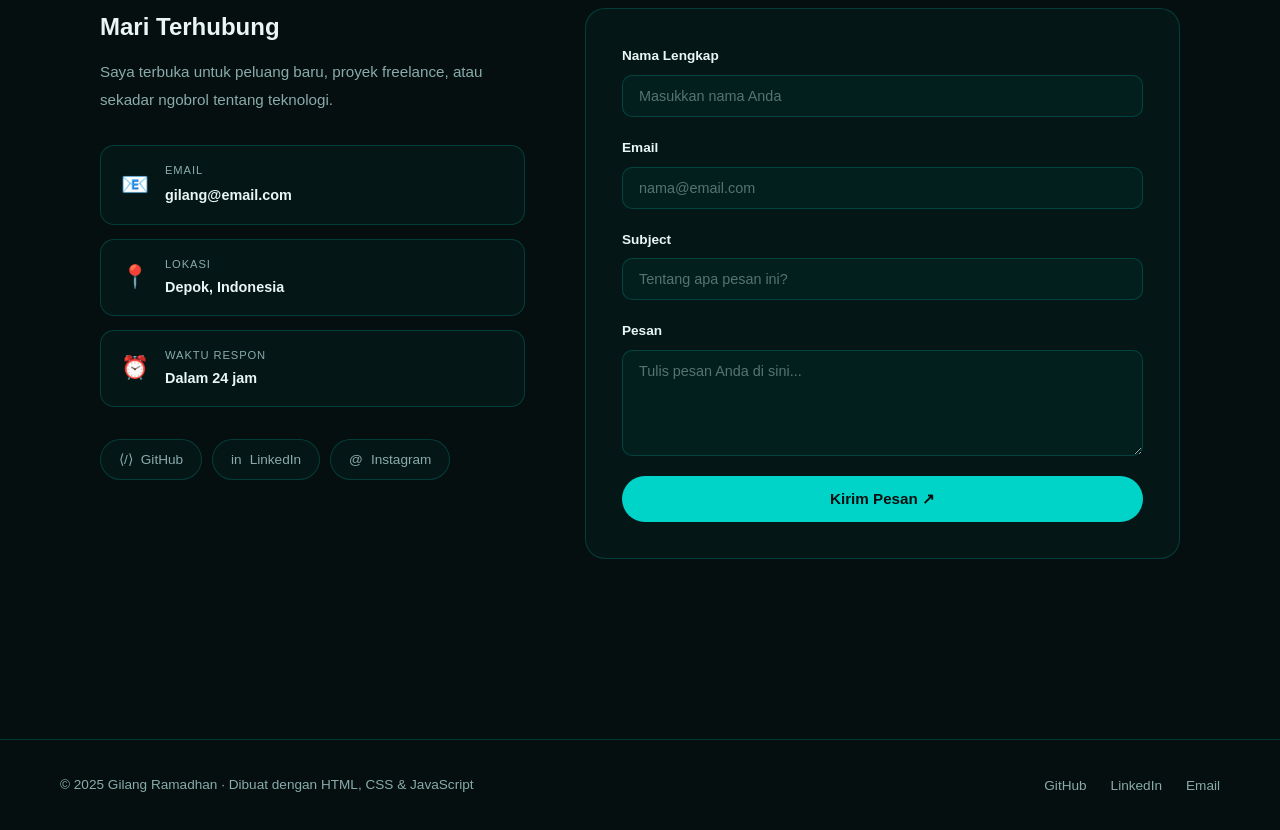
==== commit 3856c8cc: "Cleanup: hapus file HTML yang tidak terpakai" ====
--- a/index.html
+++ b/index.html
@@ -3,125 +3,471 @@
   <head>
     <meta charset="UTF-8" />
     <meta name="viewport" content="width=device-width, initial-scale=1.0" />
-    <title>Portofolio - Gilang Ramadhan</title>
+    <title>Portfolio - Gilang Ramadhan</title>
+    <meta
+      name="description"
+      content="Portfolio Gilang Ramadhan — Web Developer, Mahasiswa Manajemen Informatika Universitas Gunadarma."
+    />
     <link rel="stylesheet" href="css/style.css" />
   </head>
 
   <body>
     <!-- SCROLL PROGRESS BAR -->
     <div id="scrollProgress"></div>
-    <!--NAVBAR -->
+
+    <!-- NAVBAR -->
     <nav>
       <p>Gilang Ramadhan</p>
       <ul>
-        <li><a href="index.html">Home</a></li>
-        <li><a href="about.html">About</a></li>
-        <li><a href="projects.html">Projects</a></li>
-        <li><a href="contact.html">Contact</a></li>
+        <li><a href="#home" class="nav-link">Home</a></li>
+        <li><a href="#about" class="nav-link">About</a></li>
+        <li><a href="#projects" class="nav-link">Projects</a></li>
+        <li><a href="#contact" class="nav-link">Contact</a></li>
       </ul>
     </nav>
 
-    <!-- HERO -->
-    <header>
-      <div class="hero-inner">
-        <!-- Kolom Kiri: teks + skills + tombol -->
-        <div class="hero-text">
-          <div class="badge">✦ Ready to Innovate</div>
-          <h1>Hi, I'm <span>Gilang Ramadhan</span></h1>
-          <!-- ✓ Seharusnya — dengan typing-text dan cursor -->
-          <p class="tagline">
-            <span class="typing-text"></span><span class="cursor">|</span>
-          </p>
-          <p class="bio">
-            Mahasiswa Manajemen Informatika di Universitas Gunadarma, fokus
-            membangun web application yang responsif dan modern menggunakan
-            teknologi web terkini.
-          </p>
-          <div class="skills-list">
-            <span>PHP</span>
-            <span>MySQL</span>
-            <span>JavaScript</span>
-            <span>HTML</span>
-            <span>CSS</span>
-            <span>Laravel</span>
-          </div>
-          <a href="projects.html" class="btn-primary">View My Work</a>
-        </div>
-        <!-- /hero-text -->
-
-        <!-- Kolom Kanan: gambar -->
-        <div class="hero-image">
+    <!-- ==================== HOME ==================== -->
+    <section id="home">
+      <header>
+        <div class="hero-inner">
+          <div class="hero-text">
+            <div class="badge">✦ Ready to Innovate</div>
+            <h1>Hi, I'm <span>Gilang Ramadhan</span></h1>
+            <p class="tagline">
+              Saya seorang <span class="typing-text"></span
+              ><span class="cursor">|</span>
+            </p>
+            <p class="bio">
+              Mahasiswa Manajemen Informatika di Universitas Gunadarma, fokus
+              membangun web application yang responsif dan modern menggunakan
+              teknologi web terkini.
+            </p>
+            <div class="skills-list">
+              <span>PHP</span>
+              <span>MySQL</span>
+              <span>JavaScript</span>
+              <span>HTML</span>
+              <span>CSS</span>
+              <span>Laravel</span>
+            </div>
+            <a href="#projects" class="btn-primary nav-link">View My Work</a>
+          </div>
+          <div class="hero-image">
+            <div class="image-frame">
+              <img src="assets/images/foto_ogun.jpg" alt="Gilang Ramadhan" />
+            </div>
+          </div>
+        </div>
+      </header>
+    </section>
+
+    <!-- ==================== ABOUT ==================== -->
+    <section id="about">
+      <div class="page-header fade-up">
+        <div class="badge">✦ About Me</div>
+        <h1>Who <span>I Am</span></h1>
+      </div>
+
+      <div class="about-bio fade-up">
+        <div class="about-photo">
           <div class="image-frame">
             <img src="assets/images/gilangkecee.png" alt="Gilang Ramadhan" />
           </div>
         </div>
-        <!-- /hero-image -->
-      </div>
-      <!-- /hero-inner -->
-    </header>
-
-    <!-- MAIN CONTENT -->
-    <main>
-      <section id="about-preview" class="fade-up">
-        <h2>About Me</h2>
-        <p>
-          Saya adalah mahasiswa Manajemen Informatika yang aktif berkontribusi
-          di organisasi sebagai kepala departemen PSDM di Himpunan Mahasiswa
-          Manajemen Informatika Universitas Gunadarma. Saya percaya teknologi
-          bisa menciptakan dampak nyata.
+        <div class="about-text">
+          <h2>Gilang Ramadhan</h2>
+          <p class="about-role">
+            // Informatics Management Student · Web Developer
+          </p>
+          <p>
+            Saya adalah mahasiswa Manajemen Informatika di Universitas Gunadarma
+            dengan fokus pada pengembangan sistem web yang modern dan
+            terstruktur.
+          </p>
+          <p>
+            Saya aktif berkontribusi di organisasi sebagai Kepala Departemen
+            PSDM di Himpunan Mahasiswa Manajemen Informatika, memimpin program
+            pengembangan sumber daya manusia dan pelatihan anggota.
+          </p>
+          <p>
+            Didorong oleh semangat belajar dan kolaborasi, saya berkomitmen
+            untuk terus berkembang baik secara teknis maupun profesional.
+          </p>
+
+          <div class="info-grid">
+            <div class="info-item">
+              <span class="info-icon">🎓</span>
+              <div>
+                <div class="info-key">Universitas</div>
+                <div class="info-val">Universitas Gunadarma</div>
+              </div>
+            </div>
+            <div class="info-item">
+              <span class="info-icon">📍</span>
+              <div>
+                <div class="info-key">Lokasi</div>
+                <div class="info-val">Depok, Indonesia</div>
+              </div>
+            </div>
+            <div class="info-item">
+              <span class="info-icon">💼</span>
+              <div>
+                <div class="info-key">Jabatan Organisasi</div>
+                <div class="info-val">Kepala Dept. PSDM</div>
+              </div>
+            </div>
+            <div class="info-item">
+              <span class="info-icon">📬</span>
+              <div>
+                <div class="info-key">Status</div>
+                <div class="info-val">Open to Opportunities</div>
+              </div>
+            </div>
+          </div>
+          <a href="assets/cv-gilang.pdf" class="btn-primary" download
+            >⬇ Download CV</a
+          >
+        </div>
+      </div>
+
+      <!-- Stats -->
+      <div class="stats-section fade-up">
+        <div class="stat-card">
+          <div class="stat-number">10+</div>
+          <div class="stat-label">Projects Completed</div>
+        </div>
+        <div class="stat-card">
+          <div class="stat-number">2+</div>
+          <div class="stat-label">Years Learning</div>
+        </div>
+        <div class="stat-card">
+          <div class="stat-number">6</div>
+          <div class="stat-label">Tech Stacks</div>
+        </div>
+        <div class="stat-card">
+          <div class="stat-number">1</div>
+          <div class="stat-label">Leadership Role</div>
+        </div>
+      </div>
+
+      <!-- Skills -->
+      <div class="skills-section fade-up">
+        <h2 class="section-title">Technical <span>Skills</span></h2>
+        <div class="skill-bars">
+          <div class="skill-row">
+            <div class="skill-info">
+              <span class="skill-name">HTML & CSS</span
+              ><span class="skill-pct">90%</span>
+            </div>
+            <div class="bar-track">
+              <div class="bar-fill" style="width: 90%"></div>
+            </div>
+          </div>
+          <div class="skill-row">
+            <div class="skill-info">
+              <span class="skill-name">PHP</span
+              ><span class="skill-pct">80%</span>
+            </div>
+            <div class="bar-track">
+              <div class="bar-fill" style="width: 80%"></div>
+            </div>
+          </div>
+          <div class="skill-row">
+            <div class="skill-info">
+              <span class="skill-name">MySQL</span
+              ><span class="skill-pct">75%</span>
+            </div>
+            <div class="bar-track">
+              <div class="bar-fill" style="width: 75%"></div>
+            </div>
+          </div>
+          <div class="skill-row">
+            <div class="skill-info">
+              <span class="skill-name">JavaScript</span
+              ><span class="skill-pct">70%</span>
+            </div>
+            <div class="bar-track">
+              <div class="bar-fill" style="width: 70%"></div>
+            </div>
+          </div>
+          <div class="skill-row">
+            <div class="skill-info">
+              <span class="skill-name">Laravel</span
+              ><span class="skill-pct">60%</span>
+            </div>
+            <div class="bar-track">
+              <div class="bar-fill" style="width: 60%"></div>
+            </div>
+          </div>
+          <div class="skill-row">
+            <div class="skill-info">
+              <span class="skill-name">Git & GitHub</span
+              ><span class="skill-pct">65%</span>
+            </div>
+            <div class="bar-track">
+              <div class="bar-fill" style="width: 65%"></div>
+            </div>
+          </div>
+        </div>
+      </div>
+
+      <!-- Experience -->
+      <div class="experience-section fade-up">
+        <h2 class="section-title">Experience <span>Highlights</span></h2>
+        <div class="exp-card">
+          <div class="exp-icon">🏛️</div>
+          <div class="exp-body">
+            <h3>Kepala Departemen PSDM</h3>
+            <p class="exp-org">
+              HIMPUNAN MAHASISWA MANAJEMEN INFORMATIKA · Universitas Gunadarma
+            </p>
+            <p>
+              Memimpin program pengembangan sumber daya manusia, pelatihan
+              anggota, dan inisiatif strategis.
+            </p>
+          </div>
+          <span class="exp-badge">2023 – Sekarang</span>
+        </div>
+        <div class="exp-card">
+          <div class="exp-icon">💻</div>
+          <div class="exp-body">
+            <h3>Web Developer (Academic Projects)</h3>
+            <p class="exp-org">UNIVERSITAS GUNADARMA · Manajemen Informatika</p>
+            <p>
+              Membangun web application responsif menggunakan PHP, MySQL,
+              JavaScript, HTML, dan CSS.
+            </p>
+          </div>
+          <span class="exp-badge">2022 – Sekarang</span>
+        </div>
+      </div>
+    </section>
+
+    <!-- ==================== PROJECTS ==================== -->
+    <section id="projects">
+      <div class="page-header fade-up">
+        <div class="badge">✦ My Work</div>
+        <h1>Featured <span>Projects</span></h1>
+        <p class="page-subtitle">
+          Kumpulan proyek yang saya kerjakan selama belajar web development.
         </p>
-        <a href="about.html">Selengkapnya</a>
-      </section>
-
-      <!-- Projects preview -->
-      <section id="projects-preview" class="fade-up">
-        <h2>Projects</h2>
-
-        <article class="project-card" class="fade-up">
-          <h3>Sistem Manajemen Perpustakaan</h3>
+      </div>
+
+      <div class="filter-wrap fade-up">
+        <button class="filter-btn active" data-filter="all">All</button>
+        <button class="filter-btn" data-filter="php">PHP</button>
+        <button class="filter-btn" data-filter="javascript">JavaScript</button>
+        <button class="filter-btn" data-filter="laravel">Laravel</button>
+      </div>
+
+      <div class="projects-grid fade-up">
+        <article class="project-card-full" data-category="php">
+          <div class="project-img">
+            <div class="project-img-placeholder">📚</div>
+          </div>
+          <div class="project-content">
+            <div class="project-tags">
+              <span class="tag">PHP</span><span class="tag">MySQL</span
+              ><span class="tag">Bootstrap</span>
+            </div>
+            <h3>Sistem Manajemen Perpustakaan</h3>
+            <p>
+              Aplikasi web untuk manajemen peminjaman buku, data anggota, dan
+              laporan perpustakaan.
+            </p>
+            <div class="project-links">
+              <a href="#" class="btn-outline"><span>⟨/⟩</span> Source Code</a>
+              <a href="#" class="btn-primary-sm"><span>↗</span> Live Demo</a>
+            </div>
+          </div>
+        </article>
+
+        <article class="project-card-full" data-category="php">
+          <div class="project-img">
+            <div class="project-img-placeholder">🌐</div>
+          </div>
+          <div class="project-content">
+            <div class="project-tags">
+              <span class="tag">HTML</span><span class="tag">CSS</span
+              ><span class="tag">JavaScript</span>
+            </div>
+            <h3>Website Portofolio Pribadi</h3>
+            <p>
+              Website portofolio responsif dengan animasi scroll, typing effect,
+              dibangun dari nol.
+            </p>
+            <div class="project-links">
+              <a href="#" class="btn-outline"><span>⟨/⟩</span> Source Code</a>
+              <a href="#" class="btn-primary-sm"><span>↗</span> Live Demo</a>
+            </div>
+          </div>
+        </article>
+
+        <article class="project-card-full" data-category="laravel">
+          <div class="project-img">
+            <div class="project-img-placeholder">📦</div>
+          </div>
+          <div class="project-content">
+            <div class="project-tags">
+              <span class="tag">Laravel</span><span class="tag">MySQL</span
+              ><span class="tag">Blade</span>
+            </div>
+            <h3>Sistem Manajemen Inventaris</h3>
+            <p>
+              Aplikasi manajemen stok barang dengan fitur CRUD lengkap dan
+              laporan bulanan.
+            </p>
+            <div class="project-links">
+              <a href="#" class="btn-outline"><span>⟨/⟩</span> Source Code</a>
+              <a href="#" class="btn-primary-sm"><span>↗</span> Live Demo</a>
+            </div>
+          </div>
+        </article>
+
+        <article class="project-card-full" data-category="javascript">
+          <div class="project-img">
+            <div class="project-img-placeholder">✅</div>
+          </div>
+          <div class="project-content">
+            <div class="project-tags">
+              <span class="tag">JavaScript</span><span class="tag">CSS</span
+              ><span class="tag">LocalStorage</span>
+            </div>
+            <h3>Todo App dengan LocalStorage</h3>
+            <p>
+              Aplikasi manajemen tugas dengan fitur tambah, edit, hapus, dan
+              filter status.
+            </p>
+            <div class="project-links">
+              <a href="#" class="btn-outline"><span>⟨/⟩</span> Source Code</a>
+              <a href="#" class="btn-primary-sm"><span>↗</span> Live Demo</a>
+            </div>
+          </div>
+        </article>
+      </div>
+    </section>
+
+    <!-- ==================== CONTACT ==================== -->
+    <section id="contact">
+      <div class="page-header fade-up">
+        <div class="badge">✦ Get In Touch</div>
+        <h1>Contact <span>Me</span></h1>
+        <p class="page-subtitle">
+          Punya pertanyaan atau ingin berkolaborasi? Kirim pesan dan saya akan
+          segera membalas.
+        </p>
+      </div>
+
+      <div class="contact-wrap fade-up">
+        <div class="contact-info">
+          <h2>Mari Terhubung</h2>
           <p>
-            Aplikasi web untuk manajemen peminjaman buku menggunakan PHP dan
-            MySQL.
+            Saya terbuka untuk peluang baru, proyek freelance, atau sekadar
+            ngobrol tentang teknologi.
           </p>
-          <a href="projects.html">Lihat Project</a>
-        </article>
-
-        <article class="project-card" class="fade-up">
-          <h3>Website Portofolio</h3>
-          <p>
-            Website portofolio pribadi yang menampilkan proyek dan pengalaman
-            saya.
-          </p>
-          <a href="projects.html">Lihat Project</a>
-        </article>
-      </section>
-
-      <!-- CONTACT SINGKAT-->
-      <section id="contact-preview" class="fade-up">
-        <h2>Hubungi Saya</h2>
-        <p>
-          Tertarik Berkolaborasi atau punya pertanyaan? jangan ragu untuk
-          menghubungi saya.
-        </p>
-        <a href="contact.html">Kirim Pesan</a>
-      </section>
-    </main>
+          <div class="contact-cards">
+            <div class="contact-card">
+              <div class="contact-icon">📧</div>
+              <div>
+                <div class="contact-label">Email</div>
+                <a href="mailto:gilang@email.com" class="contact-value"
+                  >gilang@email.com</a
+                >
+              </div>
+            </div>
+            <div class="contact-card">
+              <div class="contact-icon">📍</div>
+              <div>
+                <div class="contact-label">Lokasi</div>
+                <div class="contact-value">Depok, Indonesia</div>
+              </div>
+            </div>
+            <div class="contact-card">
+              <div class="contact-icon">⏰</div>
+              <div>
+                <div class="contact-label">Waktu Respon</div>
+                <div class="contact-value">Dalam 24 jam</div>
+              </div>
+            </div>
+          </div>
+          <div class="social-links">
+            <a
+              href="https://github.com/Algilang"
+              class="social-btn"
+              target="_blank"
+              ><span>⟨/⟩</span> GitHub</a
+            >
+            <a href="#" class="social-btn" target="_blank"
+              ><span>in</span> LinkedIn</a
+            >
+            <a href="#" class="social-btn" target="_blank"
+              ><span>@</span> Instagram</a
+            >
+          </div>
+        </div>
+
+        <div class="contact-form-wrap">
+          <form class="contact-form" id="contactForm">
+            <div class="form-group">
+              <label for="name">Nama Lengkap</label>
+              <input
+                type="text"
+                id="name"
+                placeholder="Masukkan nama Anda"
+                required
+              />
+            </div>
+            <div class="form-group">
+              <label for="email">Email</label>
+              <input
+                type="email"
+                id="email"
+                placeholder="nama@email.com"
+                required
+              />
+            </div>
+            <div class="form-group">
+              <label for="subject">Subject</label>
+              <input
+                type="text"
+                id="subject"
+                placeholder="Tentang apa pesan ini?"
+              />
+            </div>
+            <div class="form-group">
+              <label for="message">Pesan</label>
+              <textarea
+                id="message"
+                rows="5"
+                placeholder="Tulis pesan Anda di sini..."
+                required
+              ></textarea>
+            </div>
+            <button type="submit" class="btn-submit">
+              <span class="btn-text">Kirim Pesan ↗</span>
+              <span class="btn-loading" style="display: none">Mengirim...</span>
+            </button>
+            <div class="form-status" id="formStatus"></div>
+          </form>
+        </div>
+      </div>
+    </section>
+
     <!-- FOOTER -->
     <footer>
       <p>© 2025 Gilang Ramadhan · Dibuat dengan HTML, CSS & JavaScript</p>
       <ul>
-        <li><a href="https://github.com/Algilang">GitHub</a></li>
         <li>
-          <a href="https://www.linkedin.com/in/gilang-ramadhan-b492793b6/"
-            >LinkedIn</a
-          >
+          <a href="https://github.com/Algilang" target="_blank">GitHub</a>
         </li>
-        <li><a href="gilangramadhan14july@gmail.com">Email</a></li>
+        <li><a href="#" target="_blank">LinkedIn</a></li>
+        <li><a href="mailto:gilang@email.com">Email</a></li>
       </ul>
     </footer>
+
     <!-- BACK TO TOP -->
     <button id="backToTop" title="Kembali ke atas">↑</button>
-    <!-- JAVASCRIPT -->
+
     <script src="js/main.js"></script>
   </body>
 </html>
--- a/css/style.css
+++ b/css/style.css
@@ -1,4 +1,6 @@
-/* VARIABLES — Warna & font yang dipakai ulang */
+/* =============================================
+   VARIABLES
+   ============================================= */
 :root {
   --bg: #050f0f;
   --teal: #00d4c8;
@@ -8,1191 +10,26 @@
   --card: rgba(0, 212, 200, 0.04);
 }
 
-/* RESET — Hapus style bawaan browser */
-* {
+/* =============================================
+   RESET
+   ============================================= */
+*,
+*::before,
+*::after {
   margin: 0;
   padding: 0;
   box-sizing: border-box;
 }
 
-/* BASE STYLE — Style dasar untuk seluruh halaman */
+/* =============================================
+   BASE
+   ============================================= */
 body {
   background-color: var(--bg);
   color: var(--white);
   font-family: "Segoe UI", sans-serif;
   line-height: 1.6;
-}
-
-/* NAVBAR */
-nav {
-  display: flex;
-  justify-content: space-between;
-  align-items: center;
-  padding: 18px 40px;
-  border: 1px solid var(--border);
-  border-radius: 50px;
-  margin: 18px 40px;
-  background: rgba(5, 15, 15, 0.8);
-}
-
-nav p {
-  font-weight: 700;
-  font-size: 0.95rem;
-  letter-spacing: 0.04em;
-}
-
-nav ul {
-  display: flex;
-  gap: 32px;
-  list-style: none;
-}
-
-nav ul a {
-  color: var(--white);
-  text-decoration: none;
-  font-size: 0.9rem;
-  opacity: 0.8;
-  transition: color 0.2s;
-}
-
-nav ul a:hover {
-  color: var(--teal);
-  opacity: 1;
-}
-
-/* HEADER / HERO */
-header {
-  max-width: 1100px;
-  margin: 0 auto;
-  padding: 60px 40px;
-}
-
-/* Wrapper flex: teks kiri + gambar kanan */
-.hero-inner {
-  display: flex;
-  gap: 60px;
-  align-items: center;
-}
-
-.hero-text {
-  flex: 1;
-}
-
-/* Kolom kanan ukurannya tetap */
-.hero-image {
-  flex-shrink: 0;
-  width: 340px;
-}
-
-/* Frame gambar dengan border teal */
-.image-frame {
-  width: 100%;
-  height: 480px;
-  border-radius: 20px;
-  border: 2px solid var(--teal);
-  object-position: top center;
-  overflow: hidden;
-  box-shadow: 0 0 40px rgba(0, 212, 200, 0.2);
-
-  /* Placeholder warna jika belum ada foto */
-  background: linear-gradient(135deg, #0a2020, #061515);
-  display: flex;
-  align-items: center;
-  justify-content: center;
-  color: var(--gray);
-  font-size: 0.85rem;
-}
-
-.image-frame img {
-  width: 100%;
-  height: 100%;
-  object-fit: cover;
-  display: block;
-}
-
-.badge {
-  display: inline-block;
-  padding: 6px 16px;
-  border: 1px solid var(--border);
-  border-radius: 50px;
-  font-size: 0.78rem;
-  color: var(--teal);
-  margin-bottom: 24px;
-  background: rgba(0, 212, 200, 0.08);
-}
-
-header h1 {
-  font-size: 3.2rem;
-  font-weight: 800;
-  line-height: 1.1;
-  margin-bottom: 16px;
-}
-
-header h1 span {
-  color: var(--teal);
-}
-
-.tagline {
-  font-size: 1.3rem;
-  color: var(--teal);
-  font-weight: 600;
-  margin-bottom: 20px;
-}
-
-.bio {
-  color: var(--gray);
-  font-size: 1rem;
-  margin-bottom: 28px;
-}
-
-/* SKILLS BADGES */
-.skills-list {
-  display: flex;
-  flex-wrap: wrap;
-  gap: 20px;
-  margin-bottom: 32px;
-}
-
-.skills-list span {
-  padding: 6px 16px;
-  border: 1px solid var(--border);
-  border-radius: 50px;
-  font-size: 0.85rem;
-  color: var(--gray);
-  background: var(--card);
-}
-
-/* BUTTON */
-.btn-primary {
-  display: inline-block;
-  padding: 13px 28px;
-  background: var(--teal);
-  color: #050f0f;
-  font-weight: 700;
-  font-size: 0.9rem;
-  border-radius: 50px;
-  text-decoration: none;
-  transition:
-    transform 0.2s,
-    box-shadow 0.2s;
-}
-
-.btn-primary:hover {
-  transform: translateY(-2px);
-  box-shadow: 0 8px 24px rgba(0, 212, 200, 0.35);
-}
-
-/* SECTION ( ABOUT, PROJECTS, CONTACT ) */
-section {
-  max-width: 900px;
-  margin: 60px auto;
-  padding: 0 40px;
-}
-
-section h2 {
-  font-size: 1.8rem;
-  font-weight: 700;
-  color: var(--teal);
-  margin-bottom: 20px;
-}
-
-section p {
-  color: var(--gray);
-  margin-bottom: 16px;
-  font-size: 0.9rem;
-}
-
-section a {
-  text-decoration: none;
-  color: var(--teal);
-  font-size: 0.9rem;
-}
-
-/* PROJECTS CARDS */
-.project-card {
-  border: 1px solid var(--border);
-  border-radius: 16px;
-  padding: 24px;
-  margin-bottom: 16px;
-  background: var(--card);
-  transition:
-    border-color 0.25s,
-    transform 0.25s;
-}
-
-.project-card:hover {
-  border-color: var(--teal);
-  transform: translateY(-3px);
-}
-
-.project-card h3 {
-  font-size: 1.5rem;
-  font-weight: 700;
-  margin-bottom: 8px;
-  color: var(--white);
-}
-
-.project-card p {
-  margin-bottom: 14px;
-  font-size: 0.9rem;
-}
-
-/* FOOTER */
-footer {
-  border-top: 1px solid var(--border);
-  margin-top: 80px;
-  padding: 32px 40px;
-  display: flex;
-  justify-content: space-between;
-  align-items: center;
-}
-
-footer p {
-  font-size: 0.85rem;
-  color: var(--gray);
-}
-
-footer ul {
-  display: flex;
-  gap: 24px;
-  list-style: none;
-}
-
-footer ul a {
-  color: var(--gray);
-  text-decoration: none;
-  font-size: 0.85rem;
-  transition: color 0.2s;
-}
-
-footer ul a:hover {
-  color: var(--teal);
-}
-
-/* RESPONSIVE TABLET */
-@media (max-width: 1024px) {
-  nav {
-    margin: 14px 24px;
-    padding: 14px 28px;
-  }
-
-  header {
-    padding: 40px 24px;
-  }
-
-  .hero-inner {
-    gap: 40px;
-  }
-
-  .hero-image {
-    width: 280px;
-  }
-
-  .image-frame {
-    height: 340px;
-  }
-
-  section {
-    padding: 0 24px;
-  }
-
-  footer {
-    padding: 28px 24px;
-  }
-}
-
-/* RESPONSIVE MOBILE */
-@media (max-width: 768px) {
-  /* Navbar: brand atas, menu bawah */
-  nav {
-    flex-direction: column;
-    gap: 16px;
-    border-radius: 20px;
-    margin: 12px 16px;
-    padding: 18px 24px;
-    text-align: center;
-  }
-
-  nav ul {
-    gap: 20px;
-    flex-wrap: wrap;
-    justify-content: center;
-  }
-
-  header {
-    padding: 40px 20px;
-  }
-
-  .hero-inner {
-    flex-direction: column;
-    gap: 40px;
-  }
-
-  .hero-text {
-    width: 100%;
-    text-align: center;
-  }
-
-  /* Skills di tengah saat mobile */
-  .skills-list {
-    justify-content: center;
-  }
-
-  header h1 {
-    font-size: 2.2rem;
-  }
-
-  .tagline {
-    font-size: 1.1rem;
-  }
-
-  /* Gambar full width saat mobile */
-  .hero-image {
-    width: 100%;
-    max-width: 360px;
-    margin: 0 auto;
-  }
-
-  .image-frame {
-    height: 500px;
-  }
-
-  section {
-    margin: 40px auto;
-    padding: 0 20px;
-  }
-
-  .project-card {
-    padding: 20px;
-  }
-
-  footer {
-    flex-direction: column;
-    gap: 16px;
-    text-align: center;
-    padding: 24px 20px;
-  }
-
-  footer ul {
-    justify-content: center;
-  }
-}
-
-/* RESPONSIVE - HP Kecil */
-@media (max-width: 480px) {
-  header h1 {
-    font-size: 1.9rem;
-  }
-
-  .tagline {
-    font-size: 1rem;
-  }
-
-  nav ul {
-    gap: 14px;
-  }
-
-  nav ul a {
-    font-size: 0.82rem;
-  }
-
-  .btn-primary {
-    width: 100%;
-    text-align: center;
-    padding: 14px;
-  }
-}
-
-/* =============================================
-   ANIMASI FADE-UP
-   ============================================= */
-
-/* State awal: tersembunyi di bawah */
-.fade-up {
-  opacity: 0;
-  transform: translateY(30px);
-  transition:
-    opacity 0.7s ease,
-    transform 0.7s ease;
-}
-
-/* State setelah JS tambahkan class .visible */
-.fade-up.visible {
-  opacity: 1;
-  transform: translateY(0);
-}
-
-/* =============================================
-   TYPING EFFECT
-   ============================================= */
-.typing-text {
-  color: var(--teal);
-  font-weight: 600;
-}
-
-/* Kursor berkedip */
-.cursor {
-  color: var(--teal);
-  font-weight: 300;
-  animation: blink 0.8s infinite;
-}
-
-@keyframes blink {
-  0%,
-  100% {
-    opacity: 1;
-  }
-  50% {
-    opacity: 0;
-  }
-}
-
-/* =============================================
-   NAVBAR ACTIVE STATE
-   ============================================= */
-nav ul a.active {
-  color: var(--teal);
-  opacity: 1;
-}
-
-/* =============================================
-   PAGE HEADER — Dipakai di semua halaman dalam
-   ============================================= */
-.page-header {
-  max-width: 1100px;
-  margin: 60px auto 0;
-  padding: 0 40px;
-}
-
-.page-header h1 {
-  font-size: 3rem;
-  font-weight: 800;
-  margin-top: 16px;
-}
-
-.page-header h1 span {
-  color: var(--teal);
-}
-
-/* =============================================
-   ABOUT — Bio 2 kolom
-   ============================================= */
-.about-bio {
-  display: flex;
-  gap: 60px;
-  align-items: flex-start;
-  max-width: 1100px;
-  margin: 60px auto;
-  padding: 0 40px;
-}
-
-.about-photo .image-frame {
-  height: 400px;
-  width: 280px;
-}
-
-.about-text {
-  flex: 1;
-}
-
-.about-text h2 {
-  font-size: 1.8rem;
-  font-weight: 700;
-  margin-bottom: 4px;
-}
-
-.about-role {
-  font-size: 0.95rem;
-  margin-bottom: 14px;
-  line-height: 1.8;
-}
-
-/* info grid */
-.info-grid {
-  display: grid;
-  grid-template-columns: 1fr 1fr;
-  gap: 12px;
-  margin: 24px 0 28px;
-}
-
-.info-item {
-  display: flex;
-  align-items: flex-start;
-  gap: 10px;
-  padding: 12px 14px;
-  border: 1px solid var(--border);
-  border-radius: 12px;
-  background: var(--card);
-}
-
-.info-icon {
-  font-size: 1.1rem;
-  margin-top: 1px;
-}
-
-.info-key {
-  font-size: 0.68rem;
-  color: var(--gray);
-  letter-spacing: 0.08em;
-  text-transform: uppercase;
-}
-
-.info-val {
-  font-size: 0.88rem;
-  font-weight: 600;
-  color: var(--white);
-  margin-top: 2px;
-}
-
-/* =============================================
-   STATS STRIP
-   ============================================= */
-.stats-section {
-  display: grid;
-  grid-template-columns: repeat(4, 1fr);
-  gap: 16px;
-  max-width: 1100px;
-  margin: 0 auto 60px;
-  padding: 0 40px;
-}
-
-.stat-card {
-  border: 1px solid var(--border);
-  border-radius: 16px;
-  padding: 28px 20px;
-  background: var(--card);
-  text-align: center;
-  transition:
-    border-color 0.25s,
-    transform 0.25s;
-}
-
-.stat-card:hover {
-  border-color: var(--teal);
-  transform: translateY(-3px);
-}
-
-.stat-number {
-  font-size: 2.4rem;
-  font-weight: 800;
-  color: var(--teal);
-  line-height: 1;
-}
-
-.stat-label {
-  font-size: 0.78rem;
-  color: var(--gray);
-  margin-top: 6px;
-  letter-spacing: 0.03em;
-}
-
-/* =============================================
-   SKILL BARS
-   ============================================= */
-
-.skills-section {
-  max-width: 1100px;
-  margin: 0 auto 60px;
-  padding: 0 40px;
-}
-
-.section-title {
-  font-size: 1.8rem;
-  font-weight: 700;
-  margin-bottom: 32px;
-}
-
-.section-title span {
-  color: var(--teal);
-}
-
-.skill-bars {
-  display: grid;
-  grid-template-columns: 1fr 1fr;
-  gap: 20px;
-}
-
-.skill-row {
-  display: flex;
-  flex-direction: column;
-  gap: 8px;
-}
-
-.skill-info {
-  display: flex;
-  justify-content: space-between;
-}
-
-.skill-name {
-  font-size: 0.88rem;
-  color: var(--white);
-}
-
-.skill-pct {
-  font-size: 0.88rem;
-  color: var(--teal);
-}
-
-.bar-track {
-  height: 6px;
-  background: rgba(0, 212, 200, 0.1);
-  border-radius: 50px;
-  overflow: hidden;
-}
-
-.bar-fill {
-  height: 100%;
-  background: linear-gradient(90deg, #00a89e, var(--teal));
-  border-radius: 50px;
-  width: 0;
-  transition: width 1.2s ease;
-}
-
-/* =============================================
-   SOFT SKILLS
-   ============================================= */
-.soft-skills {
-  max-width: 1100px;
-  margin: 0 auto 60px;
-  padding: 0 40px;
-}
-
-/* =============================================
-   EXPERIENCE CARDS
-   ============================================= */
-.experience-section {
-  max-width: 1100px;
-  margin: 0 auto 80px;
-  padding: 0 40px;
-}
-
-.exp-card {
-  display: flex;
-  align-items: flex-start;
-  gap: 20px;
-  padding: 28px;
-  border: 1px solid var(--border);
-  border-radius: 16px;
-  background: var(--card);
-  margin-bottom: 16px;
-  border-left: 3px solid var(--teal);
-  transition:
-    border-color 0.25s,
-    transform 0.25s;
-}
-
-.exp-card:hover {
-  transform: translateY(-2px);
-}
-
-.exp-icon {
-  font-size: 1.6rem;
-  flex-shrink: 0;
-  margin-top: 2px;
-}
-
-.exp-body {
-  flex: 1;
-}
-
-.exp-body h3 {
-  font-size: 1rem;
-  font-weight: 700;
-  margin-bottom: 4px;
-}
-
-.exp-org {
-  font-size: 0.75rem;
-  color: var(--teal);
-  letter-spacing: 0.04em;
-  margin-bottom: 10px !important;
-}
-
-.exp-body p {
-  font-size: 0.88rem;
-  color: var(--gray);
-  line-height: 1.7;
-}
-
-.exp-badge {
-  flex-shrink: 0;
-  font-size: 0.72rem;
-  color: var(--gray);
-  border: 1px solid var(--border);
-  border-radius: 50px;
-  padding: 4px 12px;
-  white-space: nowrap;
-  align-self: flex-start;
-}
-
-/* =============================================
-   RESPONSIVE — About Page
-   ============================================= */
-
-@media (max-width: 768px) {
-  .page-header {
-    padding: 0 20px;
-    margin-top: 40px;
-  }
-
-  .page-header h1 {
-    font-size: 2.2rem;
-  }
-
-  .about-bio {
-    flex-direction: column;
-    padding: 0 20px;
-    gap: 32px;
-  }
-
-  .about-photo {
-    width: 100%;
-    max-width: 260px;
-    margin: 0 auto;
-  }
-
-  .info-grid {
-    grid-template-columns: 1fr;
-  }
-
-  .stats-section {
-    grid-template-columns: 1fr 1fr;
-    padding: 0 20px;
-  }
-
-  .skill-bars {
-    grid-template-columns: 1fr;
-  }
-
-  .skills-section,
-  .soft-skills,
-  .experience-section {
-    padding: 0 20px;
-  }
-
-  .exp-badge {
-    display: none;
-  }
-}
-
-/* =============================================
-   PAGE SUBTITLE
-   ============================================= */
-.page-subtitle {
-  color: var(--gray);
-  font-size: 1rem;
-  margin-top: 12px;
-  max-width: 500px;
-}
-
-/* =============================================
-   FILTER BUTTONS
-   ============================================= */
-.filter-wrap {
-  display: flex;
-  gap: 10px;
-  flex-wrap: wrap;
-  max-width: 1100px;
-  margin: 32px auto 0;
-  padding: 0 40px;
-}
-
-.filter-btn {
-  padding: 8px 20px;
-  border: 1px solid var(--border);
-  border-radius: 50px;
-  background: transparent;
-  color: var(--gray);
-  font-size: 0.85rem;
-  cursor: pointer;
-  transition: all 0.2s;
-  font-family: "Segoe UI", sans-serif;
-}
-
-.filter-btn:hover {
-  border-color: var(--teal);
-  color: var(--teal);
-}
-
-.filter-btn.active {
-  background: var(--teal);
-  border-color: var(--teal);
-  color: #050f0f;
-  font-weight: 700;
-}
-
-/* =============================================
-   PROJECTS GRID
-   ============================================= */
-.projects-grid {
-  display: grid;
-  grid-template-columns: repeat(2, 1fr);
-  gap: 24px;
-  max-width: 1100px;
-  margin: 32px auto 80px;
-  padding: 0 40px;
-}
-
-/* Project card full */
-.project-card-full {
-  border: 1px solid var(--border);
-  border-radius: 20px;
-  overflow: hidden;
-  background: var(--card);
-  transition:
-    border-color 0.25s,
-    transform 0.25s;
-}
-
-.project-card-full:hover {
-  border-color: var(--teal);
-  transform: translateY(-4px);
-}
-
-/* Gambar project */
-.project-img {
-  width: 100%;
-  height: 200px;
-  background: linear-gradient(135deg, #0a2020, #061515);
-  position: relative;
-  overflow: hidden;
-  display: flex;
-  align-items: center;
-  justify-content: center;
-}
-
-.project-img img {
-  width: 100%;
-  height: 100%;
-  object-fit: cover;
-  display: block;
-  position: absolute;
-  top: 0;
-  left: 0;
-}
-
-/* Placeholder emoji jika belum ada gambar */
-.project-img-placeholder {
-  font-size: 3rem;
-  opacity: 0.4;
-  z-index: 0;
-}
-
-/* Konten card */
-.project-content {
-  padding: 24px;
-}
-
-/* Tags teknologi */
-.project-tags {
-  display: flex;
-  flex-wrap: wrap;
-  gap: 8px;
-  margin-bottom: 14px;
-}
-
-.tag {
-  font-size: 0.75rem;
-  padding: 3px 10px;
-  border-radius: 50px;
-  border: 1px solid var(--border);
-  color: var(--teal);
-  background: rgba(0, 212, 200, 0.06);
-}
-
-.project-content h3 {
-  font-size: 1.1rem;
-  font-weight: 700;
-  color: var(--white);
-  margin-bottom: 10px;
-}
-
-.project-content p {
-  font-size: 0.88rem;
-  color: var(--gray);
-  line-height: 1.7;
-  margin-bottom: 20px;
-}
-
-/* Tombol project */
-.project-links {
-  display: flex;
-  gap: 10px;
-}
-
-.btn-outline {
-  display: inline-flex;
-  align-items: center;
-  gap: 6px;
-  padding: 8px 16px;
-  border: 1px solid var(--border);
-  border-radius: 50px;
-  color: var(--white);
-  text-decoration: none;
-  font-size: 0.82rem;
-  transition:
-    border-color 0.2s,
-    color 0.2s;
-}
-
-.btn-outline:hover {
-  border-color: var(--teal);
-  color: var(--teal);
-}
-
-.btn-primary-sm {
-  display: inline-flex;
-  align-items: center;
-  gap: 6px;
-  padding: 8px 16px;
-  background: var(--teal);
-  border-radius: 50px;
-  color: #050f0f;
-  text-decoration: none;
-  font-size: 0.82rem;
-  font-weight: 700;
-  transition:
-    transform 0.2s,
-    box-shadow 0.2s;
-}
-
-.btn-primary-sm:hover {
-  transform: translateY(-2px);
-  box-shadow: 0 6px 16px rgba(0, 212, 200, 0.3);
-}
-
-/* Card tersembunyi saat filter aktif */
-.project-card-full.hidden {
-  display: none;
-}
-
-/* =============================================
-   RESPONSIVE — Projects
-   ============================================= */
-@media (max-width: 768px) {
-  .projects-grid {
-    grid-template-columns: 1fr;
-    padding: 0 20px;
-  }
-
-  .filter-wrap {
-    padding: 0 20px;
-  }
-}
-
-/* =============================================
-   CONTACT PAGE
-   ============================================= */
-.contact-wrap {
-  display: grid;
-  grid-template-columns: 1fr 1.4fr;
-  gap: 60px;
-  max-width: 1100px;
-  margin: 60px auto 80px;
-  padding: 0 40px;
-  align-items: start;
-}
-
-/* Kolom kiri */
-.contact-info h2 {
-  font-size: 1.5rem;
-  font-weight: 700;
-  margin-bottom: 12px;
-}
-
-.contact-info > p {
-  color: var(--gray);
-  font-size: 0.95rem;
-  line-height: 1.8;
-  margin-bottom: 32px;
-}
-
-/* Info cards */
-.contact-cards {
-  display: flex;
-  flex-direction: column;
-  gap: 14px;
-  margin-bottom: 32px;
-}
-
-.contact-card {
-  display: flex;
-  align-items: center;
-  gap: 16px;
-  padding: 16px 20px;
-  border: 1px solid var(--border);
-  border-radius: 14px;
-  background: var(--card);
-  transition: border-color 0.2s;
-}
-
-.contact-card:hover {
-  border-color: var(--teal);
-}
-
-.contact-icon {
-  font-size: 1.4rem;
-  flex-shrink: 0;
-}
-
-.contact-label {
-  font-size: 0.7rem;
-  color: var(--gray);
-  text-transform: uppercase;
-  letter-spacing: 0.08em;
-  margin-bottom: 2px;
-}
-
-.contact-value {
-  font-size: 0.9rem;
-  font-weight: 600;
-  color: var(--white);
-  text-decoration: none;
-}
-
-.contact-value:hover {
-  color: var(--teal);
-}
-
-/* Social links */
-.social-links {
-  display: flex;
-  gap: 10px;
-  flex-wrap: wrap;
-}
-
-.social-btn {
-  display: inline-flex;
-  align-items: center;
-  gap: 8px;
-  padding: 9px 18px;
-  border: 1px solid var(--border);
-  border-radius: 50px;
-  color: var(--gray);
-  text-decoration: none;
-  font-size: 0.85rem;
-  transition: all 0.2s;
-  background: var(--card);
-}
-
-.social-btn:hover {
-  border-color: var(--teal);
-  color: var(--teal);
-}
-
-/* =============================================
-   CONTACT FORM
-   ============================================= */
-.contact-form-wrap {
-  background: var(--card);
-  border: 1px solid var(--border);
-  border-radius: 20px;
-  padding: 36px;
-}
-
-.form-group {
-  display: flex;
-  flex-direction: column;
-  gap: 8px;
-  margin-bottom: 20px;
-}
-
-.form-group label {
-  font-size: 0.85rem;
-  font-weight: 600;
-  color: var(--white);
-}
-
-.form-group input,
-.form-group textarea {
-  background: rgba(0, 212, 200, 0.04);
-  border: 1px solid var(--border);
-  border-radius: 10px;
-  padding: 12px 16px;
-  color: var(--white);
-  font-size: 0.9rem;
-  font-family: "Segoe UI", sans-serif;
-  transition: border-color 0.2s;
-  resize: vertical;
-  outline: none;
-}
-
-.form-group input:focus,
-.form-group textarea:focus {
-  border-color: var(--teal);
-}
-
-.form-group input::placeholder,
-.form-group textarea::placeholder {
-  color: var(--gray);
-  opacity: 0.6;
-}
-
-/* Tombol submit */
-.btn-submit {
-  width: 100%;
-  padding: 14px;
-  background: var(--teal);
-  color: #050f0f;
-  font-weight: 700;
-  font-size: 0.95rem;
-  border: none;
-  border-radius: 50px;
-  cursor: pointer;
-  font-family: "Segoe UI", sans-serif;
-  transition:
-    transform 0.2s,
-    box-shadow 0.2s;
-}
-
-.btn-submit:hover {
-  transform: translateY(-2px);
-  box-shadow: 0 8px 24px rgba(0, 212, 200, 0.35);
-}
-
-.btn-submit:disabled {
-  opacity: 0.6;
-  cursor: not-allowed;
-  transform: none;
-}
-
-/* Status pesan sukses/gagal */
-.form-status {
-  margin-top: 14px;
-  padding: 12px 16px;
-  border-radius: 10px;
-  font-size: 0.88rem;
-  text-align: center;
-  display: none;
-}
-
-.form-status.success {
-  display: block;
-  background: rgba(0, 212, 200, 0.1);
-  border: 1px solid var(--teal);
-  color: var(--teal);
-}
-
-.form-status.error {
-  display: block;
-  background: rgba(255, 80, 80, 0.1);
-  border: 1px solid #ff5050;
-  color: #ff5050;
-}
-
-/* =============================================
-   RESPONSIVE — Contact
-   ============================================= */
-@media (max-width: 768px) {
-  .contact-wrap {
-    grid-template-columns: 1fr;
-    padding: 0 20px;
-    gap: 32px;
-  }
-
-  .contact-form-wrap {
-    padding: 24px 20px;
-  }
+  padding-top: 90px;
 }
 
 /* =============================================
@@ -1210,20 +47,929 @@
 }
 
 /* =============================================
-   NAVBAR SCROLLED STATE
-   ============================================= */
+   NAVBAR
+   ============================================= */
+nav {
+  position: fixed;
+  top: 18px;
+  left: 50%;
+  transform: translateX(-50%);
+  width: calc(100% - 80px);
+  max-width: 1200px;
+  z-index: 1000;
+  display: flex;
+  justify-content: space-between;
+  align-items: center;
+  padding: 16px 36px;
+  border: 1px solid var(--border);
+  border-radius: 50px;
+  background: rgba(5, 15, 15, 0.85);
+  backdrop-filter: blur(12px);
+  transition:
+    background 0.3s,
+    box-shadow 0.3s;
+}
+
 nav.scrolled {
-  background: rgba(5, 15, 15, 0.95);
+  background: rgba(5, 15, 15, 0.97);
   box-shadow: 0 4px 24px rgba(0, 0, 0, 0.4);
   border-color: rgba(0, 212, 200, 0.35);
 }
 
-/* =============================================
-   BACK TO TOP BUTTON
+nav p {
+  font-weight: 700;
+  font-size: 0.95rem;
+  letter-spacing: 0.04em;
+}
+
+nav ul {
+  display: flex;
+  gap: 36px;
+  list-style: none;
+}
+
+nav ul a {
+  color: var(--white);
+  text-decoration: none;
+  font-size: 0.9rem;
+  opacity: 0.75;
+  transition:
+    color 0.2s,
+    opacity 0.2s;
+}
+
+nav ul a:hover,
+nav ul a.active {
+  color: var(--teal);
+  opacity: 1;
+}
+
+/* =============================================
+   HOME SECTION
+   ============================================= */
+#home {
+  min-height: 100vh;
+  display: flex;
+  align-items: center;
+  padding-top: 0;
+}
+
+header {
+  width: 100%;
+  max-width: 1200px;
+  margin: 0 auto;
+  padding: 0 60px;
+}
+
+.hero-inner {
+  display: flex;
+  align-items: center;
+  justify-content: space-between;
+  gap: 80px;
+}
+
+/* Kolom kiri */
+.hero-text {
+  flex: 1;
+  max-width: 600px;
+}
+
+.badge {
+  display: inline-flex;
+  align-items: center;
+  gap: 8px;
+  padding: 8px 20px;
+  border: 1px solid var(--border);
+  border-radius: 50px;
+  font-size: 0.8rem;
+  color: var(--teal);
+  margin-bottom: 32px;
+  background: rgba(0, 212, 200, 0.08);
+  letter-spacing: 0.05em;
+}
+
+header h1 {
+  font-size: clamp(2.8rem, 4.5vw, 4.2rem);
+  font-weight: 800;
+  line-height: 1.05;
+  margin-bottom: 20px;
+  letter-spacing: -0.02em;
+}
+
+header h1 span {
+  color: var(--teal);
+  display: block;
+}
+
+.tagline {
+  font-size: 1.3rem;
+  color: var(--white);
+  font-weight: 500;
+  margin-bottom: 20px;
+  min-height: 2rem;
+}
+
+.typing-text {
+  color: var(--teal);
+  font-weight: 700;
+}
+
+.cursor {
+  color: var(--teal);
+  font-weight: 300;
+  animation: blink 0.8s infinite;
+}
+
+@keyframes blink {
+  0%,
+  100% {
+    opacity: 1;
+  }
+  50% {
+    opacity: 0;
+  }
+}
+
+.bio {
+  color: var(--gray);
+  font-size: 1rem;
+  line-height: 1.85;
+  margin-bottom: 36px;
+  max-width: 500px;
+}
+
+/* Skills badges */
+.skills-list {
+  display: flex;
+  flex-wrap: wrap;
+  gap: 10px;
+  margin-bottom: 40px;
+}
+
+.skills-list span {
+  padding: 8px 20px;
+  border: 1px solid var(--border);
+  border-radius: 50px;
+  font-size: 0.85rem;
+  color: var(--gray);
+  background: var(--card);
+  transition:
+    border-color 0.2s,
+    color 0.2s;
+}
+
+.skills-list span:hover {
+  border-color: var(--teal);
+  color: var(--teal);
+}
+
+/* Button */
+.btn-primary {
+  display: inline-flex;
+  align-items: center;
+  gap: 8px;
+  padding: 14px 36px;
+  background: var(--teal);
+  color: #050f0f;
+  font-weight: 700;
+  font-size: 0.95rem;
+  border-radius: 50px;
+  text-decoration: none;
+  transition:
+    transform 0.2s,
+    box-shadow 0.2s;
+}
+
+.btn-primary:hover {
+  transform: translateY(-3px);
+  box-shadow: 0 12px 32px rgba(0, 212, 200, 0.4);
+}
+
+/* Kolom kanan: foto */
+.hero-image {
+  flex-shrink: 0;
+  width: 400px;
+}
+
+.image-frame {
+  width: 100%;
+  height: 500px;
+  border-radius: 24px;
+  border: 2px solid var(--teal);
+  overflow: hidden;
+  box-shadow:
+    0 0 60px rgba(0, 212, 200, 0.2),
+    0 0 120px rgba(0, 212, 200, 0.06);
+  background: linear-gradient(135deg, #0a2020, #061515);
+  position: relative;
+}
+
+.image-frame img {
+  width: 100%;
+  height: 100%;
+  object-fit: cover;
+  object-position: top center;
+  display: block;
+}
+
+/* =============================================
+   SECTION UMUM
+   ============================================= */
+#about,
+#projects,
+#contact {
+  padding-top: 100px;
+  padding-bottom: 100px;
+}
+
+section {
+  max-width: 1200px;
+  margin: 0 auto;
+  padding-left: 60px;
+  padding-right: 60px;
+}
+
+/* =============================================
+   PAGE HEADER
+   ============================================= */
+.page-header {
+  margin-bottom: 60px;
+}
+
+.page-header h1 {
+  font-size: clamp(2.4rem, 4vw, 3.2rem);
+  font-weight: 800;
+  margin-top: 16px;
+  line-height: 1.1;
+}
+
+.page-header h1 span {
+  color: var(--teal);
+}
+
+.page-subtitle {
+  color: var(--gray);
+  font-size: 1rem;
+  margin-top: 12px;
+  max-width: 500px;
+}
+
+/* =============================================
+   ABOUT — Bio 2 kolom
+   ============================================= */
+.about-bio {
+  display: flex;
+  gap: 60px;
+  align-items: flex-start;
+  margin-bottom: 80px;
+}
+
+.about-photo {
+  flex-shrink: 0;
+  width: 280px;
+}
+
+.about-photo .image-frame {
+  height: 360px;
+}
+
+.about-text {
+  flex: 1;
+}
+
+.about-text h2 {
+  font-size: 1.8rem;
+  font-weight: 700;
+  margin-bottom: 4px;
+}
+
+.about-role {
+  font-size: 0.85rem;
+  color: var(--teal);
+  margin-bottom: 20px;
+  letter-spacing: 0.03em;
+}
+
+.about-text p {
+  color: var(--gray);
+  font-size: 0.95rem;
+  line-height: 1.85;
+  margin-bottom: 14px;
+}
+
+/* Info grid */
+.info-grid {
+  display: grid;
+  grid-template-columns: 1fr 1fr;
+  gap: 12px;
+  margin: 28px 0 32px;
+}
+
+.info-item {
+  display: flex;
+  align-items: flex-start;
+  gap: 10px;
+  padding: 12px 14px;
+  border: 1px solid var(--border);
+  border-radius: 12px;
+  background: var(--card);
+}
+
+.info-icon {
+  font-size: 1.1rem;
+  margin-top: 1px;
+  flex-shrink: 0;
+}
+.info-key {
+  font-size: 0.68rem;
+  color: var(--gray);
+  letter-spacing: 0.08em;
+  text-transform: uppercase;
+}
+.info-val {
+  font-size: 0.88rem;
+  font-weight: 600;
+  color: var(--white);
+  margin-top: 2px;
+}
+
+/* =============================================
+   STATS STRIP
+   ============================================= */
+.stats-section {
+  display: grid;
+  grid-template-columns: repeat(4, 1fr);
+  gap: 16px;
+  margin-bottom: 80px;
+}
+
+.stat-card {
+  border: 1px solid var(--border);
+  border-radius: 16px;
+  padding: 28px 20px;
+  background: var(--card);
+  text-align: center;
+  transition:
+    border-color 0.25s,
+    transform 0.25s;
+}
+
+.stat-card:hover {
+  border-color: var(--teal);
+  transform: translateY(-3px);
+}
+
+.stat-number {
+  font-size: 2.4rem;
+  font-weight: 800;
+  color: var(--teal);
+  line-height: 1;
+}
+
+.stat-label {
+  font-size: 0.78rem;
+  color: var(--gray);
+  margin-top: 8px;
+  letter-spacing: 0.03em;
+}
+
+/* =============================================
+   SKILL BARS
+   ============================================= */
+.skills-section {
+  margin-bottom: 80px;
+}
+
+.section-title {
+  font-size: 1.8rem;
+  font-weight: 700;
+  margin-bottom: 36px;
+}
+
+.section-title span {
+  color: var(--teal);
+}
+
+.skill-bars {
+  display: grid;
+  grid-template-columns: 1fr 1fr;
+  gap: 24px;
+}
+
+.skill-row {
+  display: flex;
+  flex-direction: column;
+  gap: 8px;
+}
+
+.skill-info {
+  display: flex;
+  justify-content: space-between;
+}
+
+.skill-name {
+  font-size: 0.88rem;
+  color: var(--white);
+}
+.skill-pct {
+  font-size: 0.88rem;
+  color: var(--teal);
+}
+
+.bar-track {
+  height: 6px;
+  background: rgba(0, 212, 200, 0.1);
+  border-radius: 50px;
+  overflow: hidden;
+}
+
+.bar-fill {
+  height: 100%;
+  background: linear-gradient(90deg, #00a89e, var(--teal));
+  border-radius: 50px;
+  width: 0;
+  transition: width 1.2s ease;
+}
+
+/* =============================================
+   SOFT SKILLS
+   ============================================= */
+.soft-skills {
+  margin-bottom: 80px;
+}
+
+/* =============================================
+   EXPERIENCE CARDS
+   ============================================= */
+.experience-section {
+  margin-bottom: 40px;
+}
+
+.exp-card {
+  display: flex;
+  align-items: flex-start;
+  gap: 20px;
+  padding: 28px;
+  border: 1px solid var(--border);
+  border-left: 3px solid var(--teal);
+  border-radius: 16px;
+  background: var(--card);
+  margin-bottom: 16px;
+  transition: transform 0.25s;
+}
+
+.exp-card:hover {
+  transform: translateY(-2px);
+}
+
+.exp-icon {
+  font-size: 1.6rem;
+  flex-shrink: 0;
+  margin-top: 2px;
+}
+.exp-body {
+  flex: 1;
+}
+
+.exp-body h3 {
+  font-size: 1rem;
+  font-weight: 700;
+  margin-bottom: 4px;
+}
+
+.exp-org {
+  font-size: 0.75rem;
+  color: var(--teal);
+  letter-spacing: 0.04em;
+  margin-bottom: 10px;
+  display: block;
+}
+
+.exp-body p {
+  font-size: 0.88rem;
+  color: var(--gray);
+  line-height: 1.7;
+}
+
+.exp-badge {
+  flex-shrink: 0;
+  font-size: 0.72rem;
+  color: var(--gray);
+  border: 1px solid var(--border);
+  border-radius: 50px;
+  padding: 4px 12px;
+  white-space: nowrap;
+  align-self: flex-start;
+}
+
+/* =============================================
+   FILTER BUTTONS
+   ============================================= */
+.filter-wrap {
+  display: flex;
+  gap: 10px;
+  flex-wrap: wrap;
+  margin-bottom: 32px;
+}
+
+.filter-btn {
+  padding: 8px 20px;
+  border: 1px solid var(--border);
+  border-radius: 50px;
+  background: transparent;
+  color: var(--gray);
+  font-size: 0.85rem;
+  cursor: pointer;
+  transition: all 0.2s;
+  font-family: "Segoe UI", sans-serif;
+}
+
+.filter-btn:hover {
+  border-color: var(--teal);
+  color: var(--teal);
+}
+
+.filter-btn.active {
+  background: var(--teal);
+  border-color: var(--teal);
+  color: #050f0f;
+  font-weight: 700;
+}
+
+/* =============================================
+   PROJECTS GRID
+   ============================================= */
+.projects-grid {
+  display: grid;
+  grid-template-columns: repeat(2, 1fr);
+  gap: 24px;
+  margin-bottom: 40px;
+}
+
+.project-card-full {
+  border: 1px solid var(--border);
+  border-radius: 20px;
+  overflow: hidden;
+  background: var(--card);
+  transition:
+    border-color 0.25s,
+    transform 0.25s;
+}
+
+.project-card-full:hover {
+  border-color: var(--teal);
+  transform: translateY(-4px);
+}
+
+.project-img {
+  width: 100%;
+  height: 200px;
+  background: linear-gradient(135deg, #0a2020, #061515);
+  position: relative;
+  overflow: hidden;
+  display: flex;
+  align-items: center;
+  justify-content: center;
+}
+
+.project-img img {
+  width: 100%;
+  height: 100%;
+  object-fit: cover;
+  position: absolute;
+  top: 0;
+  left: 0;
+}
+
+.project-img-placeholder {
+  font-size: 3rem;
+  opacity: 0.4;
+}
+
+.project-content {
+  padding: 24px;
+}
+
+.project-tags {
+  display: flex;
+  flex-wrap: wrap;
+  gap: 8px;
+  margin-bottom: 14px;
+}
+
+.tag {
+  font-size: 0.75rem;
+  padding: 3px 10px;
+  border-radius: 50px;
+  border: 1px solid var(--border);
+  color: var(--teal);
+  background: rgba(0, 212, 200, 0.06);
+}
+
+.project-content h3 {
+  font-size: 1.1rem;
+  font-weight: 700;
+  color: var(--white);
+  margin-bottom: 10px;
+}
+
+.project-content p {
+  font-size: 0.88rem;
+  color: var(--gray);
+  line-height: 1.7;
+  margin-bottom: 20px;
+}
+
+.project-links {
+  display: flex;
+  gap: 10px;
+}
+
+.btn-outline {
+  display: inline-flex;
+  align-items: center;
+  gap: 6px;
+  padding: 8px 16px;
+  border: 1px solid var(--border);
+  border-radius: 50px;
+  color: var(--white);
+  text-decoration: none;
+  font-size: 0.82rem;
+  transition:
+    border-color 0.2s,
+    color 0.2s;
+}
+
+.btn-outline:hover {
+  border-color: var(--teal);
+  color: var(--teal);
+}
+
+.btn-primary-sm {
+  display: inline-flex;
+  align-items: center;
+  gap: 6px;
+  padding: 8px 16px;
+  background: var(--teal);
+  border-radius: 50px;
+  color: #050f0f;
+  text-decoration: none;
+  font-size: 0.82rem;
+  font-weight: 700;
+  transition:
+    transform 0.2s,
+    box-shadow 0.2s;
+}
+
+.btn-primary-sm:hover {
+  transform: translateY(-2px);
+  box-shadow: 0 6px 16px rgba(0, 212, 200, 0.3);
+}
+
+.project-card-full.hidden {
+  display: none;
+}
+
+/* =============================================
+   CONTACT PAGE
+   ============================================= */
+.contact-wrap {
+  display: grid;
+  grid-template-columns: 1fr 1.4fr;
+  gap: 60px;
+  align-items: start;
+}
+
+.contact-info h2 {
+  font-size: 1.5rem;
+  font-weight: 700;
+  margin-bottom: 12px;
+}
+
+.contact-info > p {
+  color: var(--gray);
+  font-size: 0.95rem;
+  line-height: 1.8;
+  margin-bottom: 32px;
+}
+
+.contact-cards {
+  display: flex;
+  flex-direction: column;
+  gap: 14px;
+  margin-bottom: 32px;
+}
+
+.contact-card {
+  display: flex;
+  align-items: center;
+  gap: 16px;
+  padding: 16px 20px;
+  border: 1px solid var(--border);
+  border-radius: 14px;
+  background: var(--card);
+  transition: border-color 0.2s;
+}
+
+.contact-card:hover {
+  border-color: var(--teal);
+}
+
+.contact-icon {
+  font-size: 1.4rem;
+  flex-shrink: 0;
+}
+.contact-label {
+  font-size: 0.7rem;
+  color: var(--gray);
+  text-transform: uppercase;
+  letter-spacing: 0.08em;
+  margin-bottom: 2px;
+}
+.contact-value {
+  font-size: 0.9rem;
+  font-weight: 600;
+  color: var(--white);
+  text-decoration: none;
+}
+.contact-value:hover {
+  color: var(--teal);
+}
+
+.social-links {
+  display: flex;
+  gap: 10px;
+  flex-wrap: wrap;
+}
+
+.social-btn {
+  display: inline-flex;
+  align-items: center;
+  gap: 8px;
+  padding: 9px 18px;
+  border: 1px solid var(--border);
+  border-radius: 50px;
+  color: var(--gray);
+  text-decoration: none;
+  font-size: 0.85rem;
+  transition: all 0.2s;
+  background: var(--card);
+}
+
+.social-btn:hover {
+  border-color: var(--teal);
+  color: var(--teal);
+}
+
+.contact-form-wrap {
+  background: var(--card);
+  border: 1px solid var(--border);
+  border-radius: 20px;
+  padding: 36px;
+}
+
+.form-group {
+  display: flex;
+  flex-direction: column;
+  gap: 8px;
+  margin-bottom: 20px;
+}
+
+.form-group label {
+  font-size: 0.85rem;
+  font-weight: 600;
+  color: var(--white);
+}
+
+.form-group input,
+.form-group textarea {
+  background: rgba(0, 212, 200, 0.04);
+  border: 1px solid var(--border);
+  border-radius: 10px;
+  padding: 12px 16px;
+  color: var(--white);
+  font-size: 0.9rem;
+  font-family: "Segoe UI", sans-serif;
+  transition: border-color 0.2s;
+  resize: vertical;
+  outline: none;
+}
+
+.form-group input:focus,
+.form-group textarea:focus {
+  border-color: var(--teal);
+}
+
+.form-group input::placeholder,
+.form-group textarea::placeholder {
+  color: var(--gray);
+  opacity: 0.6;
+}
+
+.btn-submit {
+  width: 100%;
+  padding: 14px;
+  background: var(--teal);
+  color: #050f0f;
+  font-weight: 700;
+  font-size: 0.95rem;
+  border: none;
+  border-radius: 50px;
+  cursor: pointer;
+  font-family: "Segoe UI", sans-serif;
+  transition:
+    transform 0.2s,
+    box-shadow 0.2s;
+}
+
+.btn-submit:hover {
+  transform: translateY(-2px);
+  box-shadow: 0 8px 24px rgba(0, 212, 200, 0.35);
+}
+.btn-submit:disabled {
+  opacity: 0.6;
+  cursor: not-allowed;
+  transform: none;
+}
+
+.form-status {
+  margin-top: 14px;
+  padding: 12px 16px;
+  border-radius: 10px;
+  font-size: 0.88rem;
+  text-align: center;
+  display: none;
+}
+
+.form-status.success {
+  display: block;
+  background: rgba(0, 212, 200, 0.1);
+  border: 1px solid var(--teal);
+  color: var(--teal);
+}
+.form-status.error {
+  display: block;
+  background: rgba(255, 80, 80, 0.1);
+  border: 1px solid #ff5050;
+  color: #ff5050;
+}
+
+/* =============================================
+   FOOTER
+   ============================================= */
+footer {
+  border-top: 1px solid var(--border);
+  margin-top: 80px;
+  padding: 32px 60px;
+  display: flex;
+  justify-content: space-between;
+  align-items: center;
+}
+
+footer p {
+  font-size: 0.85rem;
+  color: var(--gray);
+}
+
+footer ul {
+  display: flex;
+  gap: 24px;
+  list-style: none;
+}
+
+footer ul a {
+  color: var(--gray);
+  text-decoration: none;
+  font-size: 0.85rem;
+  transition: color 0.2s;
+}
+
+footer ul a:hover {
+  color: var(--teal);
+}
+
+/* =============================================
+   ANIMASI FADE-UP
+   ============================================= */
+.fade-up {
+  opacity: 0;
+  transform: translateY(30px);
+  transition:
+    opacity 0.7s ease,
+    transform 0.7s ease;
+}
+
+.fade-up.visible {
+  opacity: 1;
+  transform: translateY(0);
+}
+
+/* =============================================
+   BACK TO TOP
    ============================================= */
 #backToTop {
   position: fixed;
-  bottom: 100px;
+  bottom: 32px;
   right: 32px;
   width: 44px;
   height: 44px;
@@ -1250,18 +996,183 @@
   visibility: visible;
   transform: translateY(0);
 }
-
 #backToTop:hover {
   transform: translateY(-3px);
   box-shadow: 0 8px 24px rgba(0, 212, 200, 0.5);
 }
 
+/* =============================================
+   RESPONSIVE — TABLET (max 1024px)
+   ============================================= */
+@media (max-width: 1024px) {
+  nav {
+    width: calc(100% - 48px);
+    padding: 14px 28px;
+  }
+
+  header,
+  section {
+    padding-left: 40px;
+    padding-right: 40px;
+  }
+
+  .hero-inner {
+    gap: 48px;
+  }
+
+  .hero-image {
+    width: 320px;
+  }
+  .image-frame {
+    height: 400px;
+  }
+
+  .stats-section {
+    grid-template-columns: repeat(2, 1fr);
+  }
+}
+
+/* =============================================
+   RESPONSIVE — MOBILE (max 768px)
+   ============================================= */
 @media (max-width: 768px) {
+  body {
+    padding-top: 100px;
+  }
+
+  nav {
+    width: calc(100% - 32px);
+    top: 12px;
+    flex-direction: column;
+    gap: 14px;
+    border-radius: 20px;
+    padding: 16px 24px;
+    text-align: center;
+  }
+
+  nav ul {
+    gap: 16px;
+    flex-wrap: wrap;
+    justify-content: center;
+  }
+
+  header,
+  section {
+    padding-left: 20px;
+    padding-right: 20px;
+  }
+
+  #home {
+    min-height: auto;
+    padding: 40px 0;
+  }
+
+  .hero-inner {
+    flex-direction: column;
+    gap: 40px;
+    text-align: center;
+  }
+
+  .hero-text {
+    max-width: 100%;
+  }
+
+  header h1 span {
+    display: inline;
+  }
+
+  .bio {
+    max-width: 100%;
+  }
+
+  .skills-list {
+    justify-content: center;
+  }
+
+  .hero-image {
+    width: 100%;
+    max-width: 300px;
+    margin: 0 auto;
+  }
+
+  .image-frame {
+    height: 360px;
+  }
+
+  .about-bio {
+    flex-direction: column;
+    gap: 32px;
+  }
+
+  .about-photo {
+    width: 100%;
+    max-width: 240px;
+    margin: 0 auto;
+  }
+
+  .info-grid {
+    grid-template-columns: 1fr;
+  }
+
+  .stats-section {
+    grid-template-columns: 1fr 1fr;
+  }
+
+  .skill-bars {
+    grid-template-columns: 1fr;
+  }
+
+  .projects-grid {
+    grid-template-columns: 1fr;
+  }
+
+  .contact-wrap {
+    grid-template-columns: 1fr;
+    gap: 32px;
+  }
+
+  .contact-form-wrap {
+    padding: 24px 20px;
+  }
+
+  footer {
+    flex-direction: column;
+    gap: 16px;
+    text-align: center;
+    padding: 24px 20px;
+  }
+
+  footer ul {
+    justify-content: center;
+  }
+
+  .exp-badge {
+    display: none;
+  }
+
   #backToTop {
-    bottom: 100px;
+    bottom: 20px;
     right: 20px;
-    width: 40px;
-    height: 40px;
+  }
+}
+
+/* =============================================
+   RESPONSIVE — HP KECIL (max 480px)
+   ============================================= */
+@media (max-width: 480px) {
+  header h1 {
+    font-size: 2rem;
+  }
+  .tagline {
     font-size: 1rem;
   }
-}
+  nav ul a {
+    font-size: 0.82rem;
+  }
+
+  .btn-primary {
+    width: 100%;
+    justify-content: center;
+    padding: 14px;
+  }
+}
